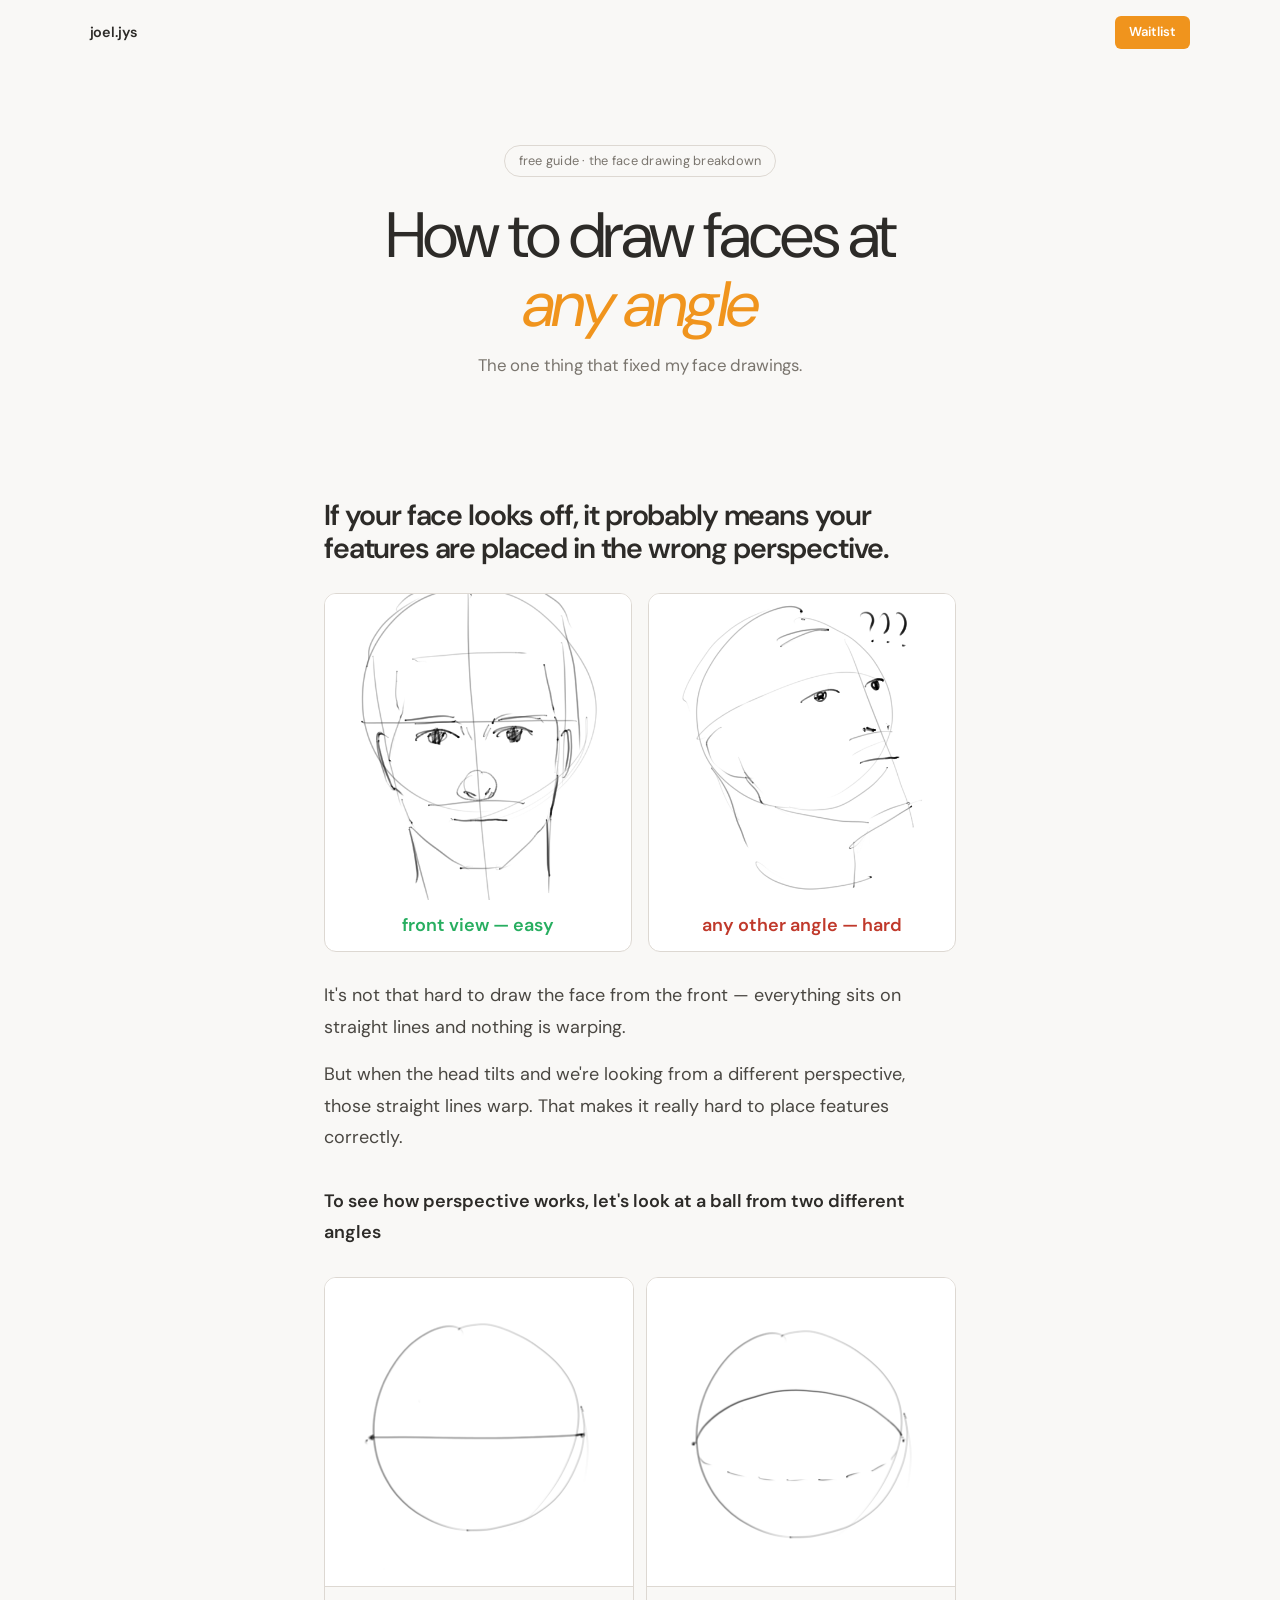
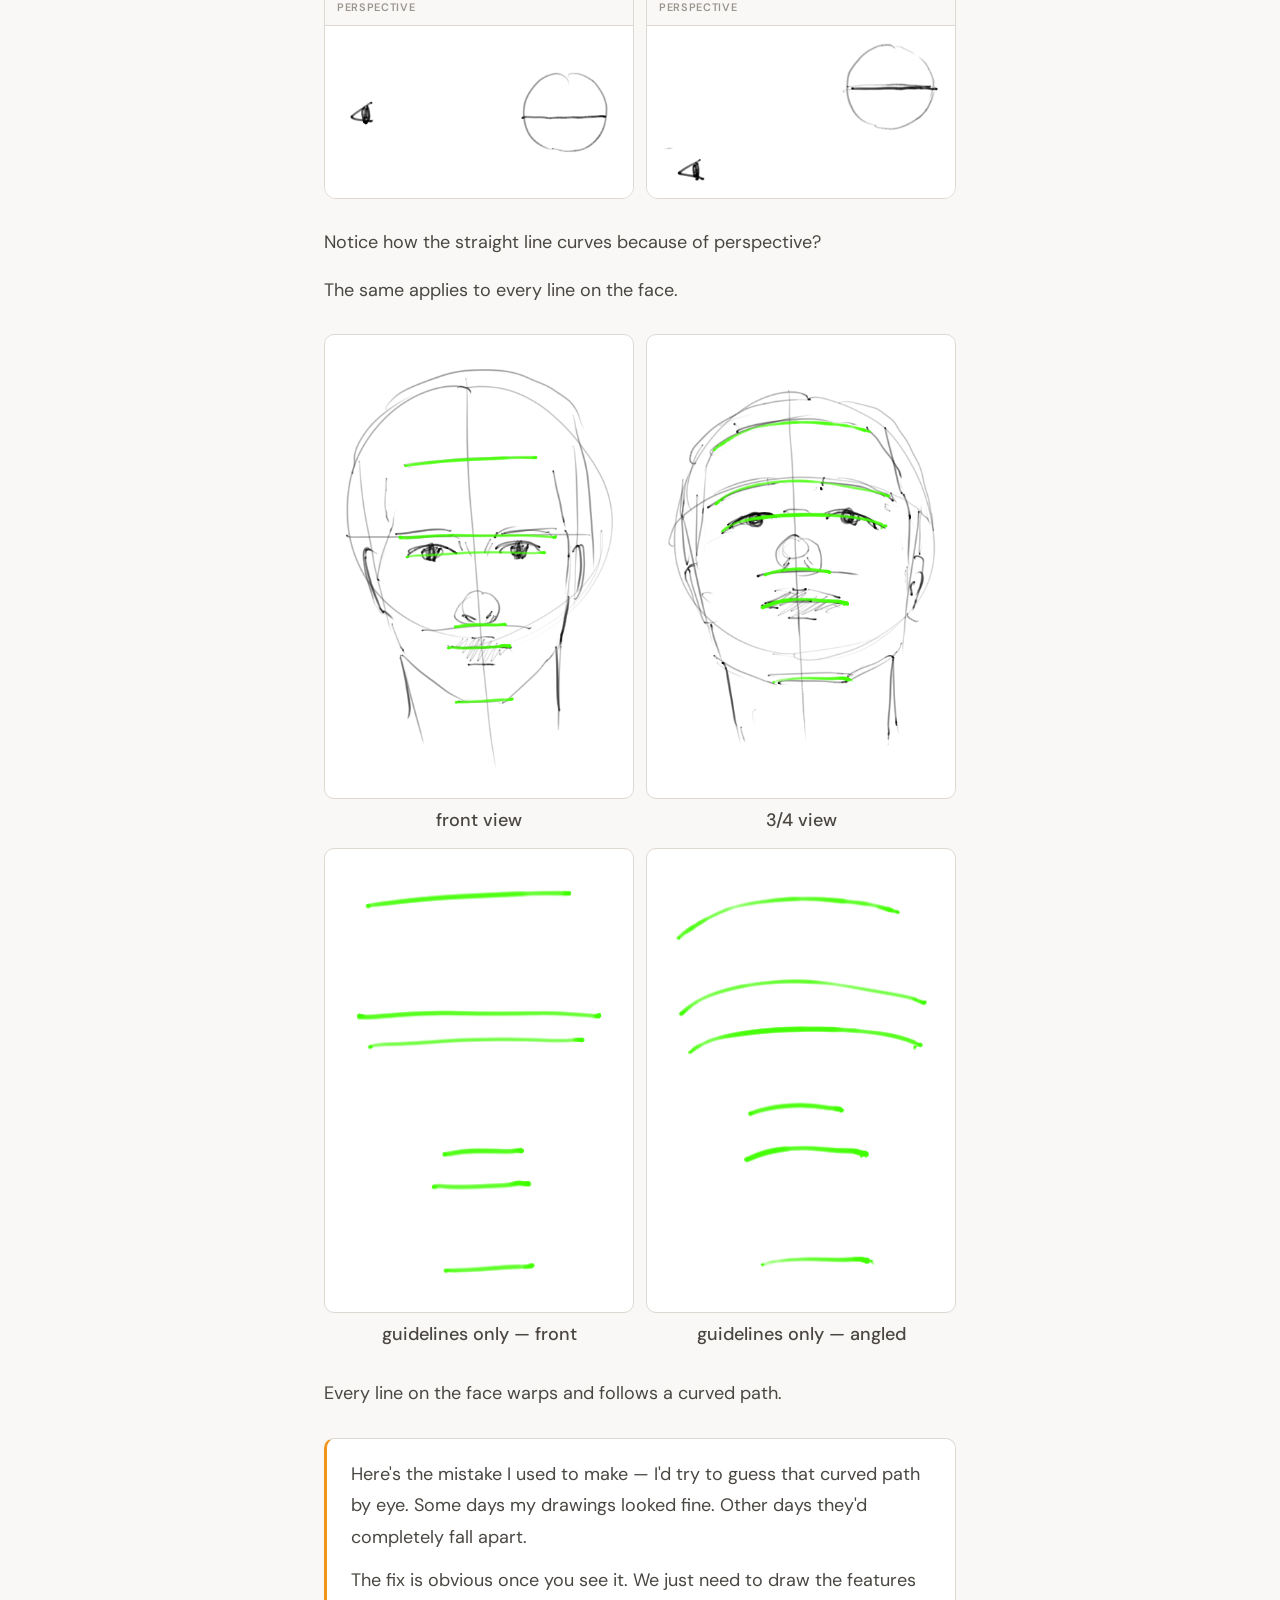
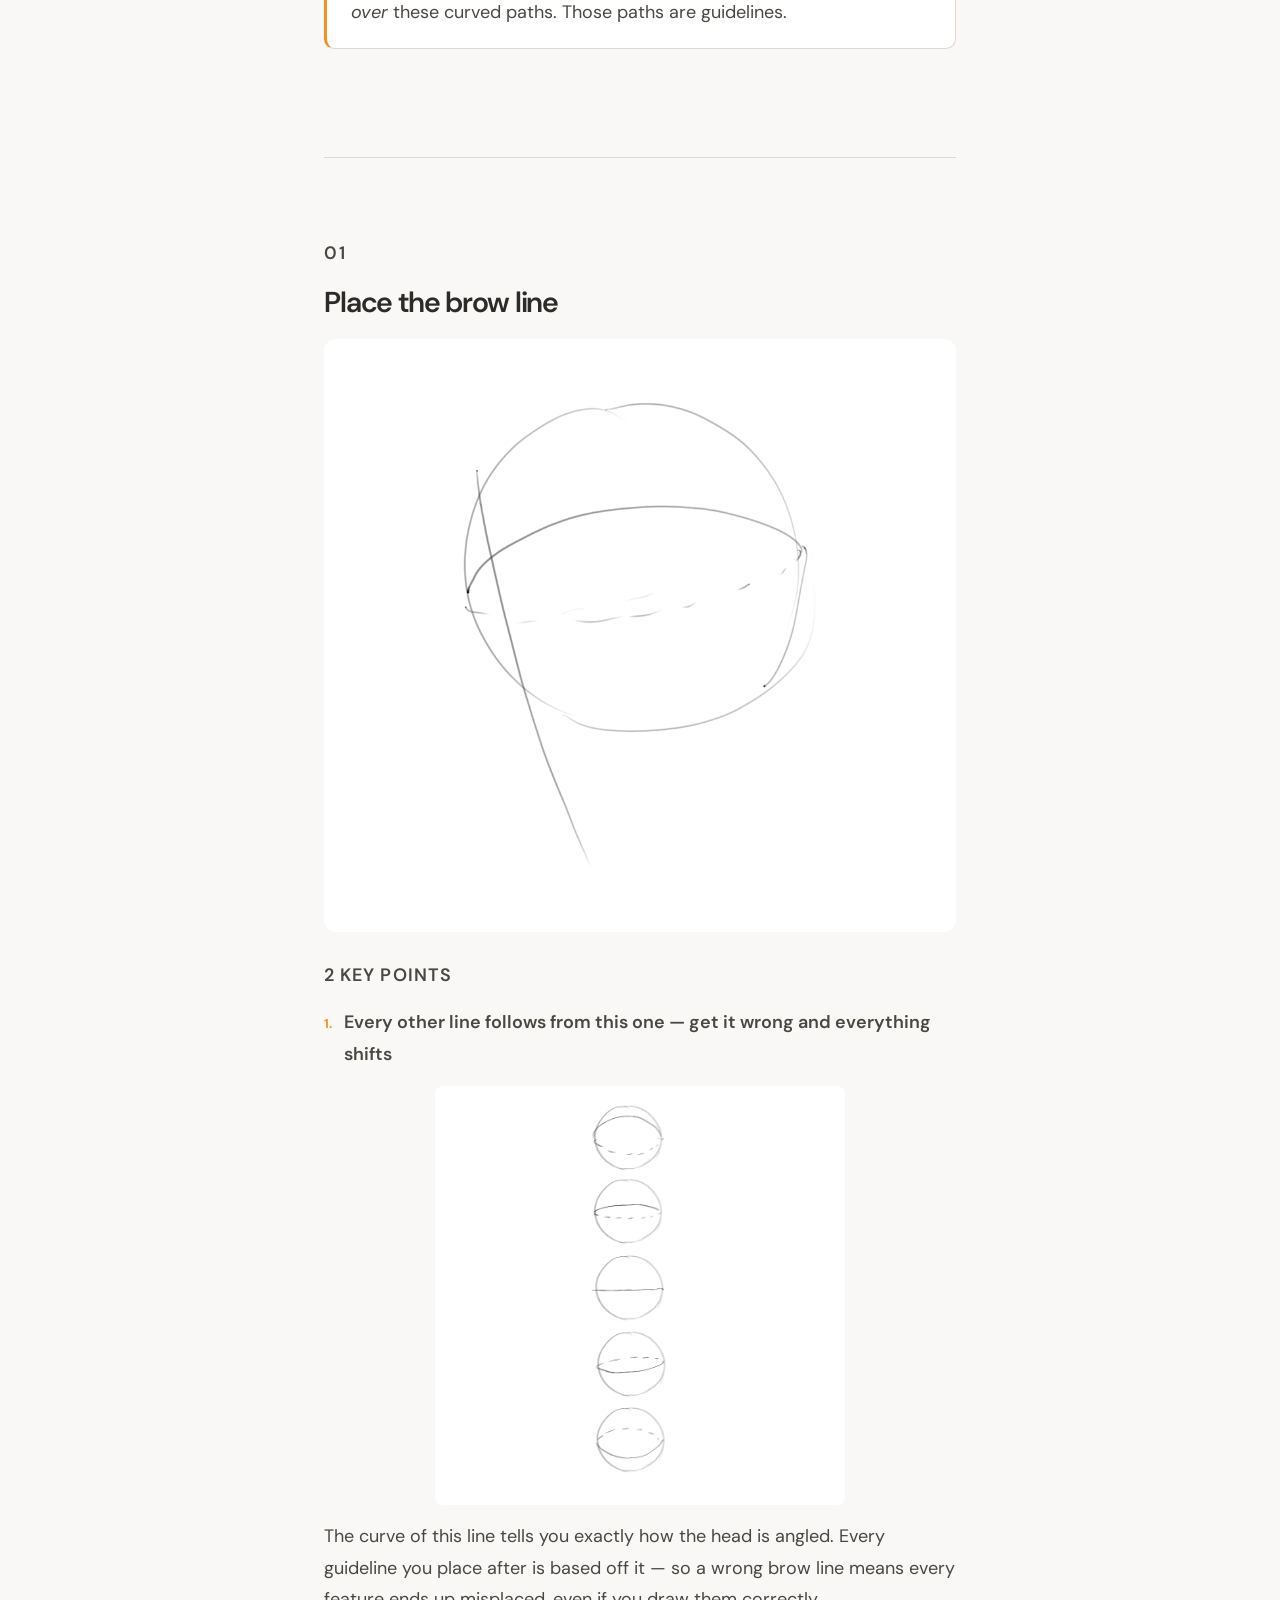
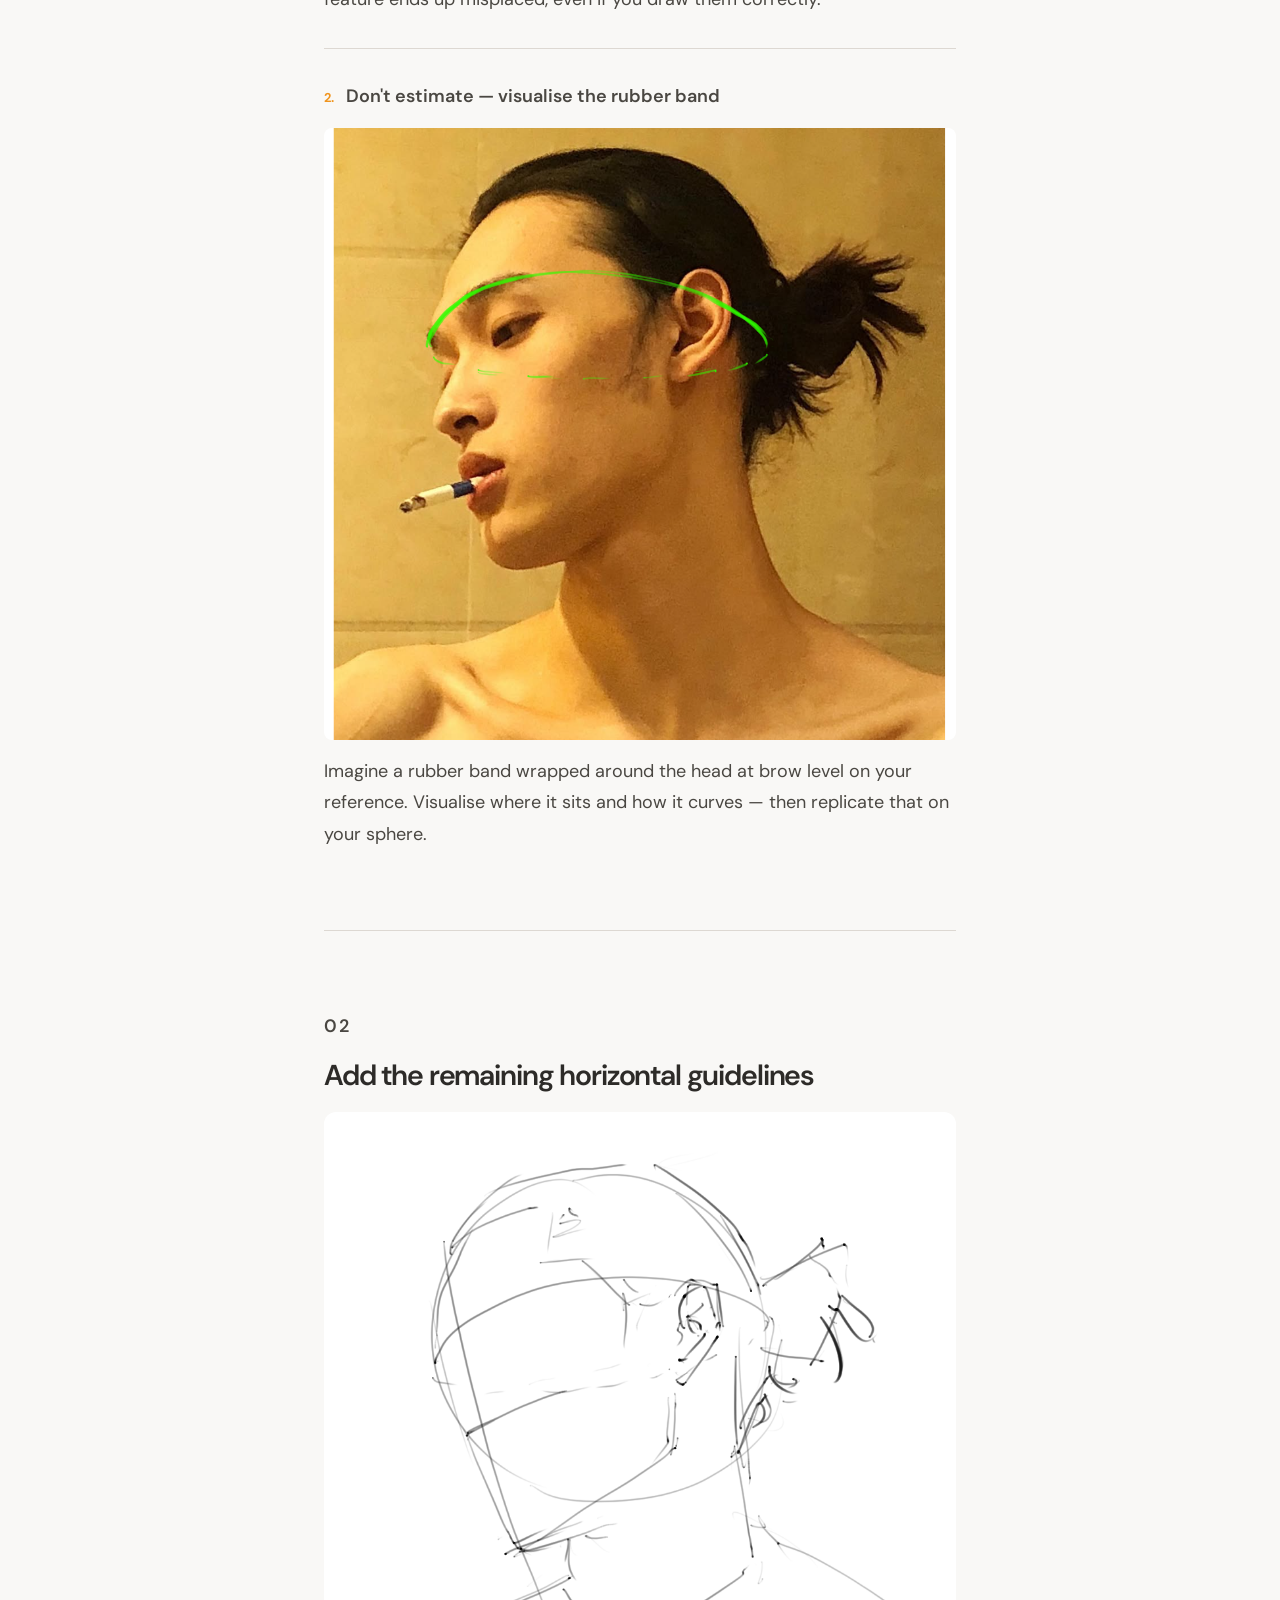
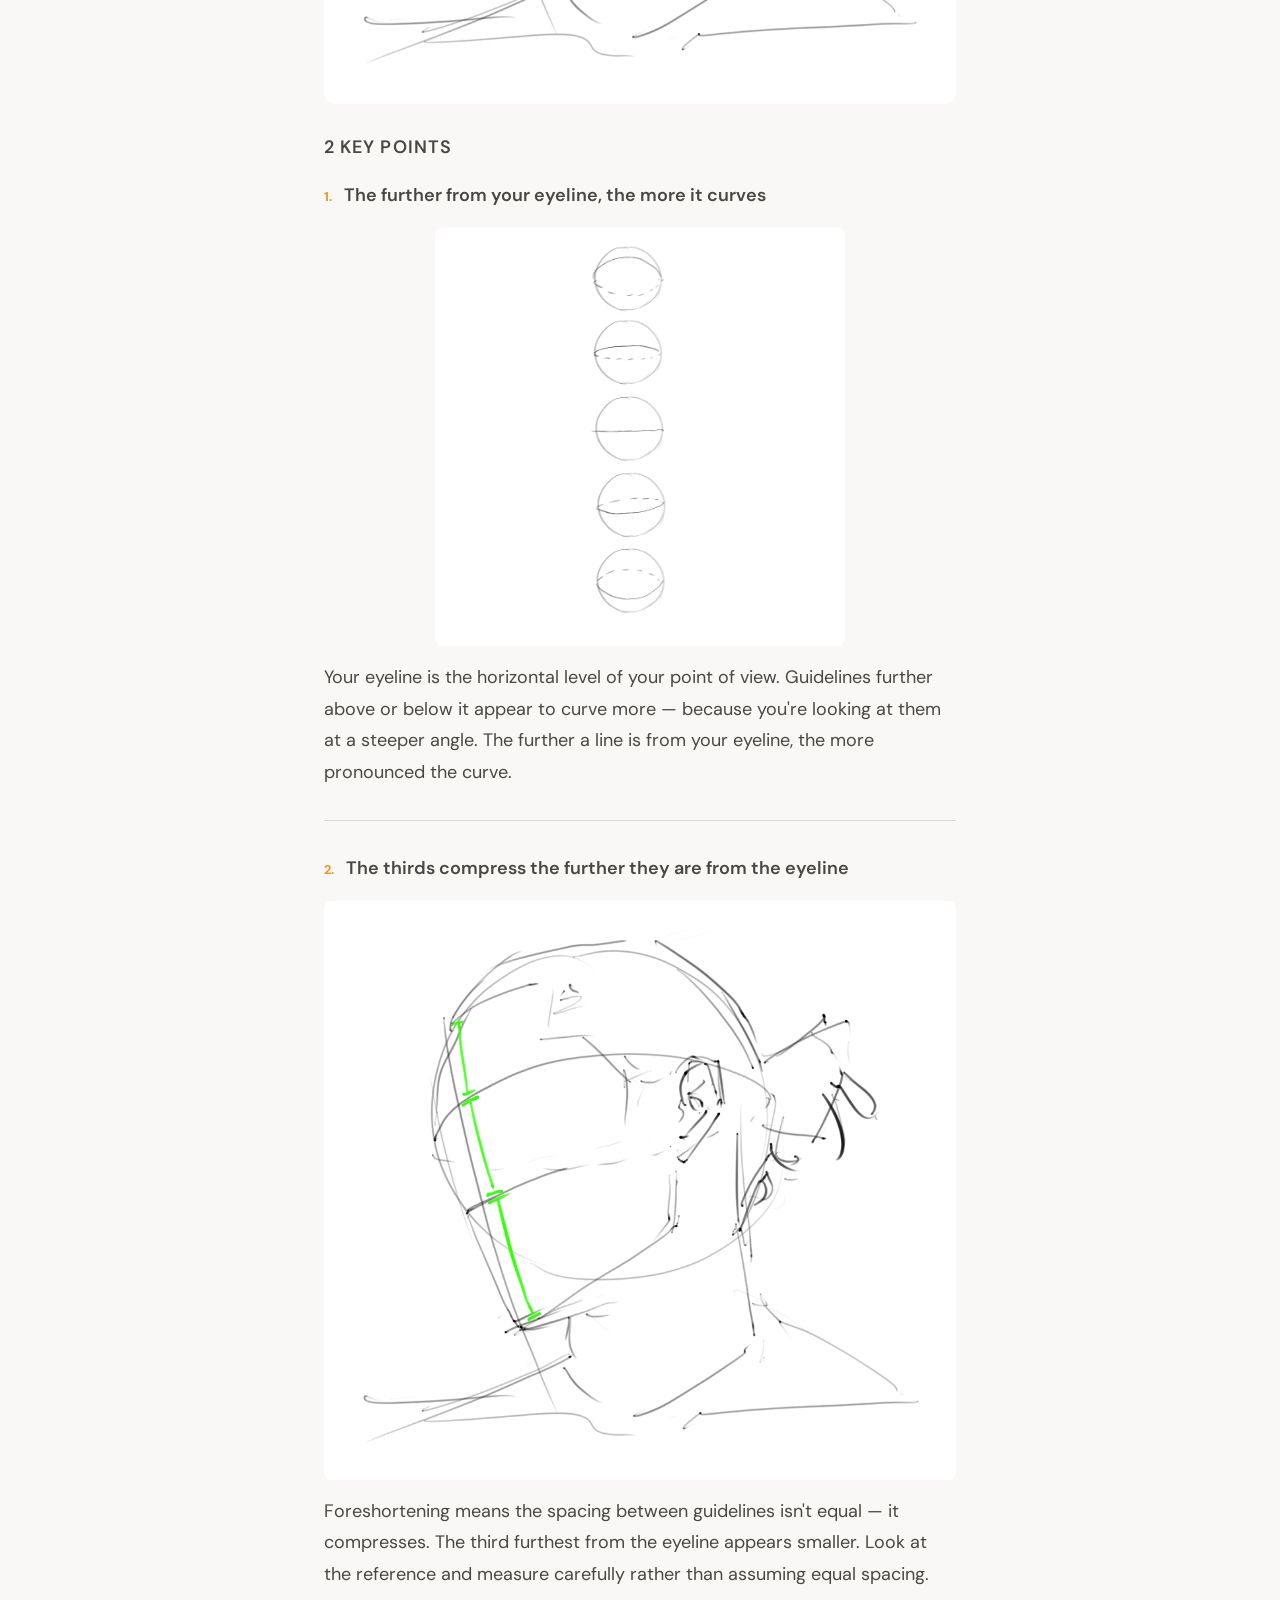
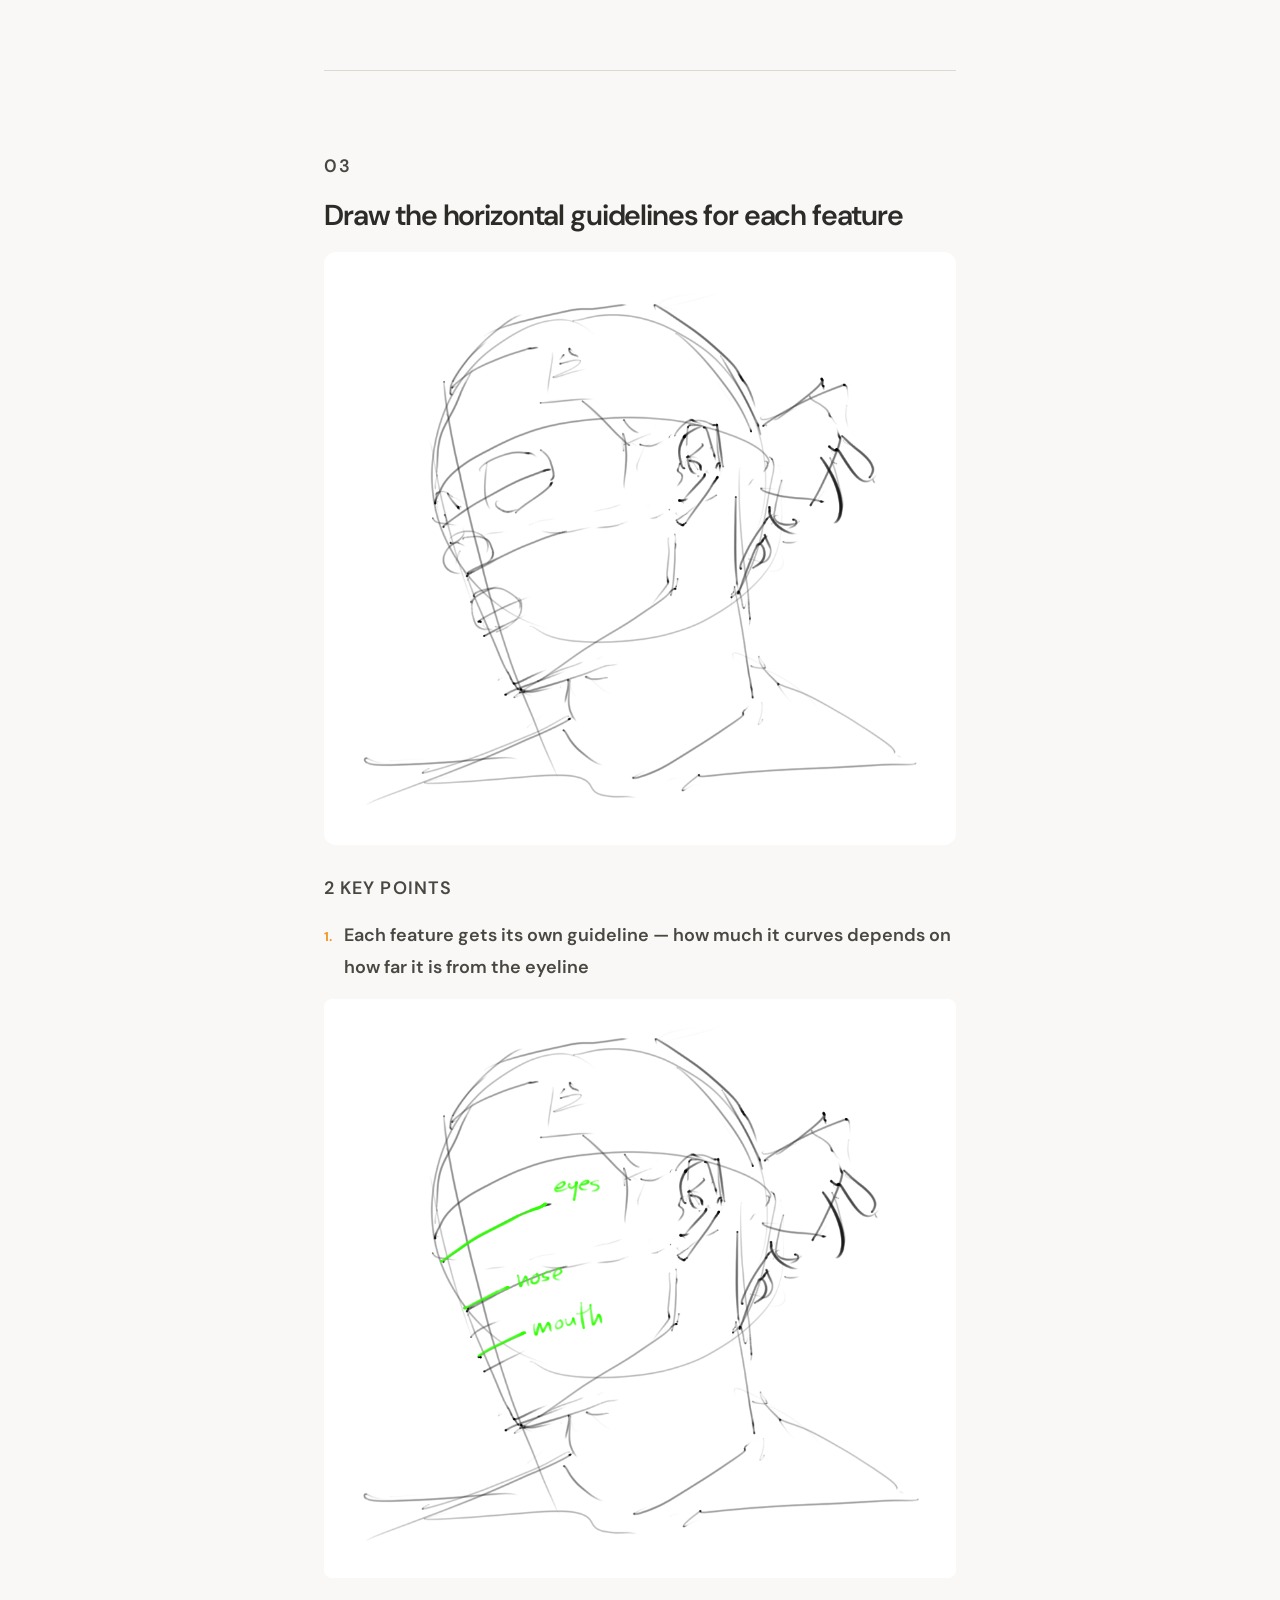
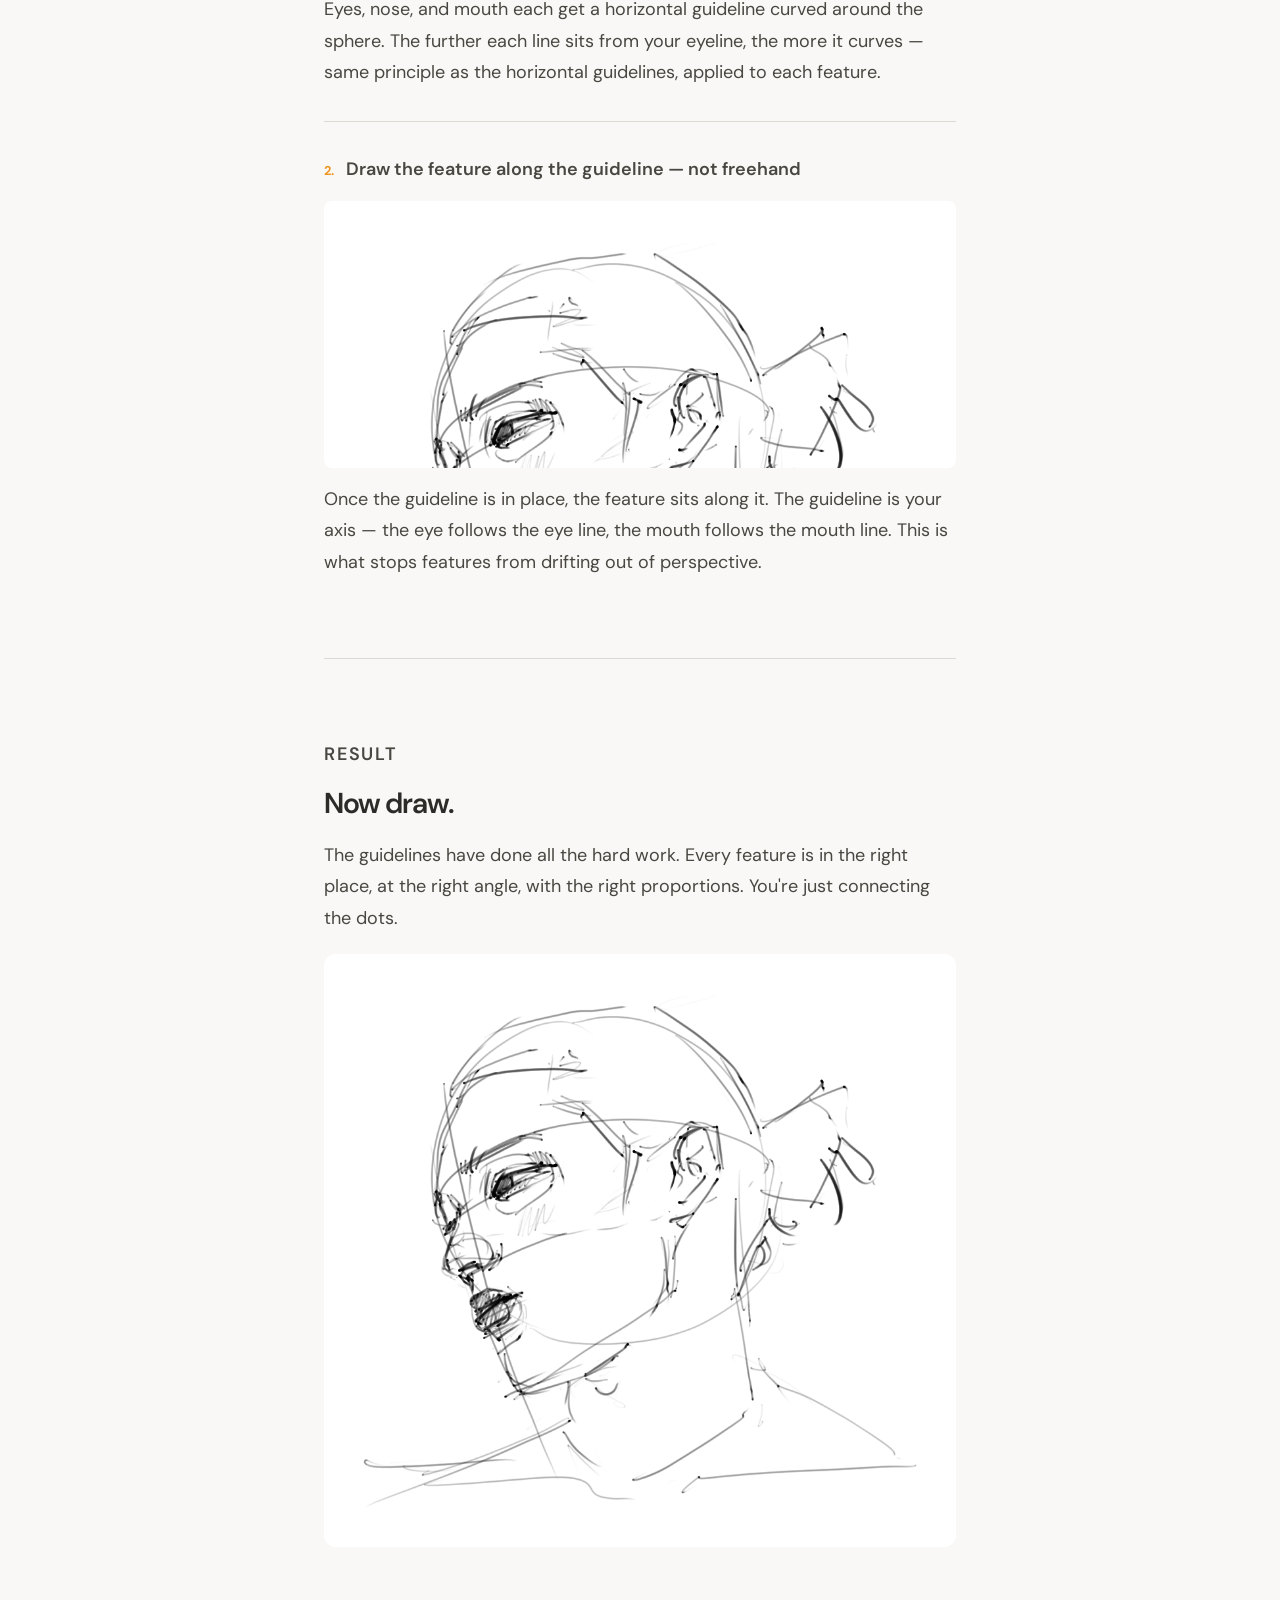
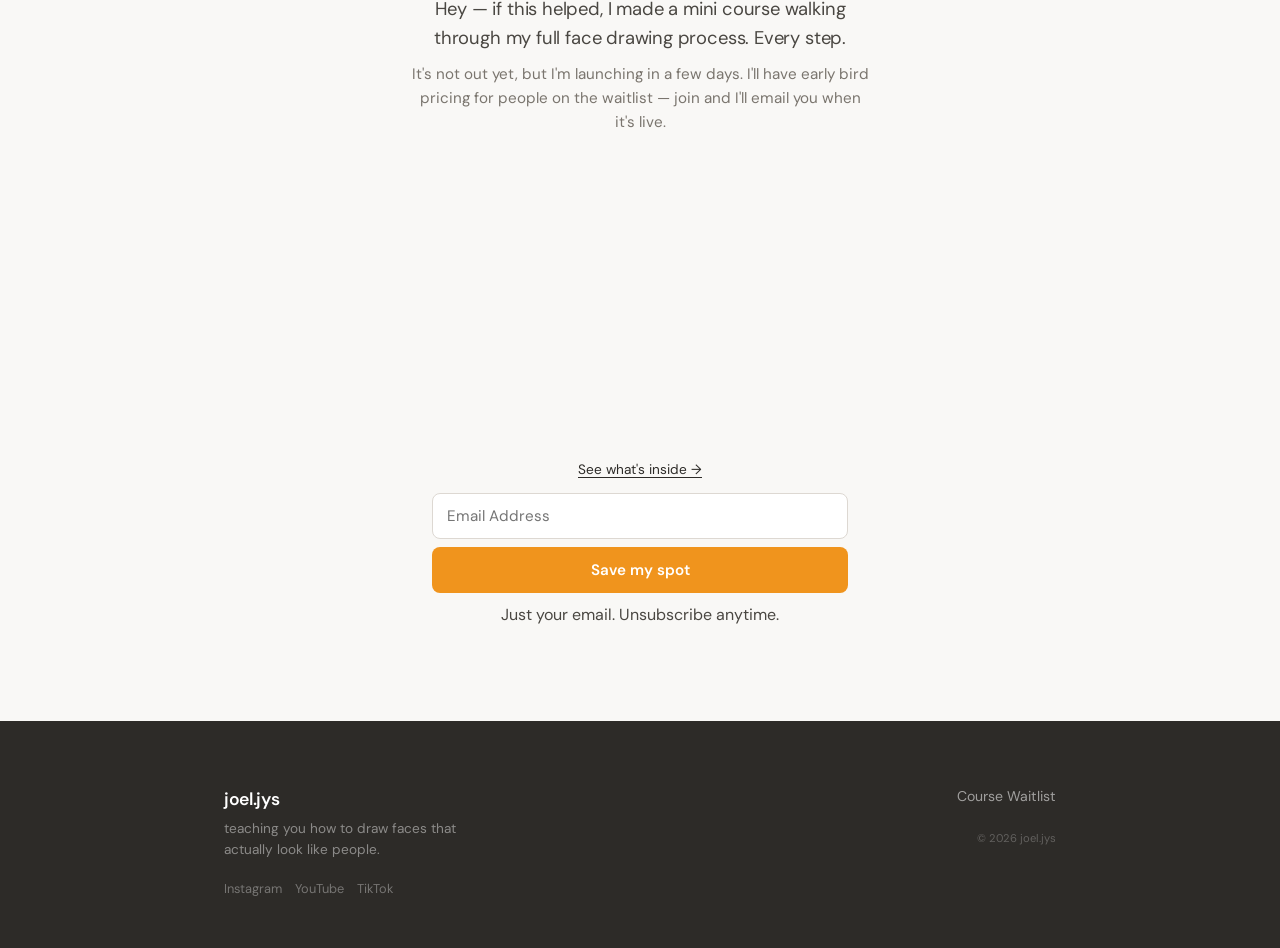
==== perspective-guide/index.html @ 5db6d072 "Initial commit: migrate joeljys.com from Netlify" ====
<!DOCTYPE html>
<html lang="en">
<head>
  <meta charset="utf-8"/>
  <meta name="viewport" content="width=device-width, initial-scale=1, minimum-scale=1, shrink-to-fit=no"/>
  <meta name="theme-color" content="#F9F8F6"/>
  <title>Why Your Faces Always Look "Off" · joel.jys</title>
  <meta name="description" content="The one thing that makes face drawings look flat — and the simple fix that makes them feel 3D."/>
  <link rel="icon" type="image/png" href="/favicon.png">
  <link rel="preconnect" href="https://fonts.googleapis.com">
  <link rel="preconnect" href="https://fonts.gstatic.com" crossorigin>
  <link href="https://fonts.googleapis.com/css2?family=DM+Sans:ital,wght@0,400;0,500;0,600;1,400&display=swap" rel="stylesheet">
  <style>
    *, *::before, *::after { margin: 0; padding: 0; box-sizing: border-box; }

    :root {
      --bg: #F9F8F6;
      --fg: #2D2B28;
      --fg-soft: #4A4742;
      --mid: #7A756E;
      --light: #9B9590;
      --faint: #DDD8D2;
      --accent: #F0941D;
      --accent-hover: #D98318;
      --white: #FFFFFF;
      --font: 'DM Sans', Helvetica, Arial, sans-serif;
    }

    html { scroll-behavior: smooth; }
    body {
      font-family: var(--font);
      background: var(--bg);
      color: var(--fg);
      line-height: 1.6;
      -webkit-font-smoothing: antialiased;
      overflow-x: hidden;
    }

    @keyframes fadeUp {
      from { opacity: 0; transform: translateY(20px); }
      to { opacity: 1; transform: translateY(0); }
    }

    /* ── Nav ── */
    .nav {
      width: 100%;
      display: flex;
      justify-content: center;
      padding: 16px max(1.5rem, 7vw);
      background: var(--bg);
    }
    .nav-inner {
      display: flex;
      align-items: center;
      justify-content: space-between;
      width: 100%;
      max-width: 1252px;
    }
    .brand {
      color: var(--fg);
      text-decoration: none;
      font-weight: 600;
      font-size: 0.9rem;
      letter-spacing: -0.01em;
    }
    .nav-links { display: flex; gap: 20px; }
    .nav-link {
      padding: 6px 0;
      text-decoration: none;
      font-size: 0.8125rem;
      font-weight: 500;
      color: var(--mid);
      transition: color 0.15s;
    }
    .nav-link:hover { color: var(--fg); }
    .nav-link-accent {
      color: var(--white);
      font-weight: 600;
      background: var(--accent);
      padding: 6px 14px;
      border-radius: 6px;
    }
    .nav-link-accent:hover {
      color: var(--white);
      background: var(--accent-hover);
    }

    /* ── Hero ── */
    .hero {
      display: flex;
      flex-direction: column;
      align-items: center;
      text-align: center;
      padding: 4rem 1.5rem 2rem;
    }
    @media (min-width: 768px) { .hero { padding: 5rem 1.5rem 2.5rem; } }

    .hero-badge {
      display: inline-block;
      padding: 5px 14px;
      border-radius: 9999px;
      border: 1px solid var(--faint);
      color: var(--mid);
      font-size: 0.8rem;
      letter-spacing: 0.02em;
      opacity: 0;
      animation: fadeUp 0.6s ease 0.3s forwards;
    }

    .hero h1 {
      font-weight: 400;
      font-size: clamp(2.2rem, 6vw, 4rem);
      line-height: 1.08;
      letter-spacing: -0.04em;
      color: var(--fg);
      max-width: 36rem;
      padding: 1.5rem 0 0.8rem;
      opacity: 0;
      animation: fadeUp 0.7s ease 0.4s forwards;
    }
    .hero h1 em {
      font-style: italic;
      color: var(--accent);
      font-weight: 400;
    }

    .hero-subtitle {
      font-size: 1.05rem;
      color: var(--mid);
      letter-spacing: -0.01em;
      max-width: 26rem;
      opacity: 0;
      animation: fadeUp 0.6s ease 0.6s forwards;
    }
    /* ── Page layout ── */
    .page-wrapper {
      position: relative;
    }

    /* ── Content sections ── */
    .content {
      max-width: 680px;
      margin: 0 auto;
      padding: 0 1.5rem;
    }

    .section {
      margin-bottom: 0;
      padding: 5rem 0;
      border-bottom: 1px solid var(--faint);
    }
    .section:last-child { border-bottom: none; padding-bottom: 2rem; }

    .section h2 {
      font-size: clamp(1.3rem, 3vw, 1.8rem);
      font-weight: 600;
      letter-spacing: -0.04em;
      margin-bottom: 1.25rem;
      line-height: 1.15;
      color: var(--fg);
    }

    .key-points {
      display: flex;
      flex-direction: column;
      gap: 0;
    }
    .key-point {
      padding: 2rem 0;
      border-bottom: 1px solid var(--faint);
    }
    .key-point:last-child { border-bottom: none; padding-bottom: 0; }
    .key-point:first-child { padding-top: 0; }

    .key-points-label {
      font-size: 0.8rem;
      font-weight: 600;
      letter-spacing: 0.06em;
      text-transform: uppercase;
      color: var(--light);
      margin-bottom: 1.5rem;
    }
    .key-point-header {
      display: flex;
      gap: 0.75rem;
      align-items: baseline;
      margin-bottom: 1rem;
    }
    .key-point-num {
      font-size: 0.8rem;
      font-weight: 700;
      color: var(--accent);
      flex-shrink: 0;
    }
    .key-point-title {
      font-weight: 600;
      color: var(--fg);
    }

    .section p {
      color: var(--fg-soft);
      margin-bottom: 1rem;
      font-size: 1.125rem;
      line-height: 1.75;
    }

    .section p:last-child { margin-bottom: 0; }

    .section p strong { color: var(--fg); }

    /* ── Callout ── */
    .callout {
      background: var(--white);
      border: 1px solid var(--faint);
      border-left: 3px solid var(--accent);
      border-radius: 10px;
      padding: 1.25rem 1.5rem;
      margin: 1.75rem 0;
    }
    .callout p {
      margin-bottom: 0.75rem;
      color: var(--fg-soft);
    }
    .callout p:last-child { margin-bottom: 0; }

    /* ── Sphere comparison ── */
    .sphere-comparison {
      display: grid;
      grid-template-columns: 1fr 1fr;
      gap: 0.75rem;
      margin: 1.75rem 0;
    }
    .sphere-col {
      border: 1px solid var(--faint);
      border-radius: 12px;
      background: var(--white);
      overflow: hidden;
    }
    .sphere-col > img {
      width: 100%;
      display: block;
    }
    .sphere-divider {
      padding: 0.4rem 0.75rem;
      border-top: 1px solid var(--faint);
      border-bottom: 1px solid var(--faint);
      background: var(--bg);
    }
    .sphere-divider span {
      font-size: 0.68rem;
      color: var(--light);
      font-weight: 600;
      letter-spacing: 0.06em;
      text-transform: uppercase;
    }
    .sphere-col .indicator-img {
      width: 100%;
      display: block;
    }

    /* ── Diagram grid ── */
    .diagram-grid {
      display: grid;
      grid-template-columns: 1fr 1fr;
      gap: 0.75rem;
      margin: 1.75rem 0;
    }
    .diagram-cell img {
      width: 100%;
      display: block;
      aspect-ratio: 2 / 3;
      object-fit: contain;
      border: 1px solid var(--faint);
      border-radius: 10px;
      background: var(--white);
    }
    .diagram-caption {
      font-size: 0.72rem;
      color: var(--light);
      font-weight: 500;
      text-align: center;
      margin-top: 0.35rem;
    }

    /* ── Comparison ── */
    .comparison {
      display: grid;
      grid-template-columns: 1fr 1fr;
      gap: 1rem;
      margin: 1.75rem 0;
    }
    .comparison-card {
      background: var(--white);
      border: 1px solid var(--faint);
      border-radius: 12px;
      overflow: hidden;
    }
    .comparison-img {
      width: 100%;
      aspect-ratio: 1 / 1;
      background: #F8F6F3;
      overflow: hidden;
    }
    .comparison-label {
      padding: 0.6rem 0.8rem;
      font-size: 0.8rem;
      font-weight: 600;
      text-align: center;
    }
    .comparison-label.bad { color: #c0392b; }
    .comparison-label.good { color: #27ae60; }

    /* ── CTA section ── */
    .cta-section {
      text-align: center;
      padding: 1rem 1.5rem 4rem;
      max-width: 32rem;
      margin: 0 auto;
    }
    .cta-section h2 {
      font-size: 1.15rem;
      font-weight: 400;
      letter-spacing: -0.01em;
      margin-bottom: 1rem;
      line-height: 1.6;
      color: var(--fg-soft);
    }
    .cta-section p {
      color: var(--fg-soft);
      margin-bottom: 0.8rem;
      font-size: 1rem;
    }
    .cta-btn {
      display: inline-flex;
      align-items: center;
      gap: 8px;
      padding: 14px 28px;
      background: var(--accent);
      color: var(--white);
      border: none;
      border-radius: 10px;
      font-family: var(--font);
      font-size: 1rem;
      font-weight: 600;
      text-decoration: none;
      transition: all 0.2s;
      margin-top: 1rem;
    }
    .cta-btn:hover {
      background: var(--accent-hover);
      transform: translateY(-2px);
    }
    .cta-micro {
      font-size: 0.8rem;
      color: var(--light);
      margin-top: 0.8rem;
    }

    /* ── ConvertKit overrides ── */
    .formkit-form .formkit-fields { display: flex; flex-direction: column; gap: 0.5rem; }
    .formkit-form .formkit-input {
      width: 100%;
      padding: 12px 14px;
      border: 1px solid var(--faint) !important;
      border-radius: 8px !important;
      font-family: var(--font);
      font-size: 0.95rem;
      background: var(--white);
      color: var(--fg) !important;
      outline: none;
    }
    .formkit-form .formkit-submit {
      width: 100%;
      padding: 13px;
      background: var(--accent) !important;
      color: #fff !important;
      border: none !important;
      border-radius: 8px !important;
      font-family: var(--font);
      font-size: 0.95rem;
      font-weight: 600 !important;
      cursor: pointer;
      box-shadow: none !important;
      outline: none !important;
    }
    .formkit-form .formkit-submit:hover { background: var(--accent-hover) !important; }

    /* ── Step label ── */
    .step-label {
      font-size: 0.72rem;
      font-weight: 600;
      letter-spacing: 0.1em;
      color: var(--accent);
      text-transform: uppercase;
      margin-bottom: 0.4rem;
    }

    /* ── Comment wall ── */
    .comment-wall {
      max-width: 52rem;
      margin: 0 auto;
      padding: 3rem 1.5rem;
      text-align: center;
    }
    .comment-wall-label {
      font-size: 0.72rem;
      font-weight: 600;
      letter-spacing: 0.08em;
      text-transform: uppercase;
      color: var(--light);
      margin-bottom: 1.5rem;
    }
    .comment-grid {
      column-count: 3;
      column-gap: 0.75rem;
      position: relative;
      max-height: 520px;
      overflow: hidden;
    }
    .comment-grid img {
      width: 100%;
      margin-bottom: 0.75rem;
      border-radius: 8px;
      border: 1px solid var(--faint);
      display: block;
      break-inside: avoid;
    }
    .comment-wall-fade {
      position: relative;
    }
    .comment-wall-fade::after {
      content: '';
      position: absolute;
      bottom: 0;
      left: 0;
      right: 0;
      height: 140px;
      background: linear-gradient(to bottom, transparent, var(--bg));
      pointer-events: none;
    }
    @media (max-width: 600px) {
      .comment-grid { column-count: 2; max-height: 380px; }
    }

    /* ── Footer ── */
    .footer {
      background: var(--fg);
      padding: 4rem 1.5rem 3rem;
      margin-top: 1rem;
      max-width: 100%;
      overflow: hidden;
    }
    .footer-inner {
      max-width: 52rem;
      margin: 0 auto;
      display: flex;
      justify-content: space-between;
      align-items: flex-start;
      gap: 3rem;
    }
    .footer-brand h3 {
      color: var(--white);
      font-size: 1.1rem;
      font-weight: 600;
      letter-spacing: -0.02em;
      margin-bottom: 0.4rem;
    }
    .footer-tagline {
      font-size: 0.85rem;
      color: rgba(255,255,255,0.45);
      max-width: 16rem;
      line-height: 1.5;
      margin-bottom: 1.2rem;
    }
    .footer-socials {
      display: flex;
      gap: 0.8rem;
    }
    .footer-socials a {
      color: rgba(255,255,255,0.35);
      transition: color 0.2s;
      text-decoration: none;
      font-size: 0.8rem;
    }
    .footer-socials a:hover { color: var(--white); }
    .footer-nav {
      display: flex;
      flex-direction: column;
      align-items: flex-end;
      gap: 0.6rem;
    }
    .footer-nav a {
      font-size: 0.88rem;
      color: rgba(255,255,255,0.55);
      text-decoration: none;
      transition: color 0.2s;
    }
    .footer-nav a:hover { color: var(--white); }
    .footer-copy {
      font-size: 0.7rem;
      color: rgba(255,255,255,0.25);
      margin-top: 1.4rem;
      text-align: right;
    }
    @media (max-width: 540px) {
      .footer-inner {
        flex-direction: column;
        gap: 2rem;
      }
      .footer-nav { align-items: flex-start; }
      .footer-copy { text-align: left; }
    }
  </style>
</head>
<body>

  <!-- NAV -->
  <nav class="nav">
    <div class="nav-inner">
      <a href="/" class="brand">joel.jys</a>
      <div class="nav-links">
        <a href="#waitlist" class="nav-link nav-link-accent">Waitlist</a>
      </div>
    </div>
  </nav>

  <main>

    <!-- ── Hero ── -->
    <section class="hero">
      <div class="hero-badge">free guide · the face drawing breakdown</div>
      <h1>How to draw faces at <em>any angle</em></h1>
      <p class="hero-subtitle">The one thing that fixed my face drawings.</p>
    </section>

    <div class="page-wrapper">

<div class="content">

      <!-- ── The problem ── -->
      <div class="section" id="problem">
        <h2>If your face looks off, it probably means your features are placed in the wrong perspective.</h2>

        <div class="comparison">
          <div class="comparison-card">
            <div class="comparison-img"><img src="compare-front.png" alt="Front view" style="width: 100%; height: 100%; object-fit: cover;"></div>
            <p class="comparison-label good">front view — easy</p>
          </div>
          <div class="comparison-card">
            <div class="comparison-img"><img src="compare-angle.png" alt="Angled view" style="width: 100%; height: 100%; object-fit: cover;"></div>
            <p class="comparison-label bad">any other angle — hard</p>
          </div>
        </div>

        <p>It's not that hard to draw the face from the front — everything sits on straight lines and nothing is warping.</p>
        <p>But when the head tilts and we're looking from a different perspective, those straight lines warp. That makes it really hard to place features correctly.</p>

        <p style="font-weight: 600; color: var(--fg); margin-top: 2rem;">To see how perspective works, let's look at a ball from two different angles</p>

        <div class="sphere-comparison">
          <div class="sphere-col">
            <img src="sphere-2.png" alt="Sphere — front view, straight line">
            <div class="sphere-divider"><span>perspective</span></div>
            <img class="indicator-img" src="sphere-1.png" alt="Eye level — front view">
          </div>
          <div class="sphere-col">
            <img src="sphere-4.png" alt="Sphere — angled view, curved line">
            <div class="sphere-divider"><span>perspective</span></div>
            <img class="indicator-img" src="sphere-3.png" alt="Eye level — angled view">
          </div>
        </div>

        <p>Notice how the straight line curves because of perspective?</p>
        <p>The same applies to every line on the face.</p>

        <div class="diagram-grid">
          <div class="diagram-cell">
            <img src="face-lines-1.png" alt="Face — front view with straight horizontal guidelines">
            <p class="diagram-caption">front view</p>
          </div>
          <div class="diagram-cell">
            <img src="face-lines-2.png" alt="Face — 3/4 view with curving guidelines">
            <p class="diagram-caption">3/4 view</p>
          </div>
          <div class="diagram-cell">
            <img src="just-lines-1.png" alt="Isolated straight guidelines — front view">
            <p class="diagram-caption">guidelines only — front</p>
          </div>
          <div class="diagram-cell">
            <img src="just-lines-2.png" alt="Isolated curved guidelines — angled view">
            <p class="diagram-caption">guidelines only — angled</p>
          </div>
        </div>

        <p>Every line on the face warps and follows a curved path.</p>
        <div class="callout">
          <p>Here's the mistake I used to make — I'd try to guess that curved path by eye. Some days my drawings looked fine. Other days they'd completely fall apart.</p>
          <p>The fix is obvious once you see it. We just need to draw the features <em>over</em> these curved paths. Those paths are guidelines.</p>
        </div>
      </div>

      <!-- ── Step 1: The brow line ── -->
      <div class="section" id="brow-line">
        <p class="step-label">01</p>
        <h2>Place the brow line</h2>

        <img src="1.png" alt="Sphere with brow line" style="width: 100%; border-radius: 12px; margin: 1.25rem 0 1.75rem; display: block;">

        <p class="key-points-label">2 key points</p>

        <div class="key-points">

          <div class="key-point">
            <div class="key-point-header">
              <span class="key-point-num">1.</span>
              <p class="key-point-title">Every other line follows from this one — get it wrong and everything shifts</p>
            </div>
            <img src="brow-tilts.png" alt="Same head at different tilts showing how brow line curve changes" style="max-width: 65%; display: block; margin: 0 auto 1rem; border-radius: 8px;">
            <p>The curve of this line tells you exactly how the head is angled. Every guideline you place after is based off it — so a wrong brow line means every feature ends up misplaced, even if you draw them correctly.</p>
          </div>

          <div class="key-point">
            <div class="key-point-header">
              <span class="key-point-num">2.</span>
              <p class="key-point-title">Don't estimate — visualise the rubber band</p>
            </div>
            <img src="1.2.png" alt="Reference photo with brow line curve visualised" style="width: 100%; border-radius: 8px; margin: 0 0 1rem; display: block;">
            <p>Imagine a rubber band wrapped around the head at brow level on your reference. Visualise where it sits and how it curves — then replicate that on your sphere.</p>
          </div>

        </div>
      </div>

      <!-- ── Step 2: Remaining guidelines ── -->
      <div class="section" id="remaining">
        <p class="step-label">02</p>
        <h2>Add the remaining horizontal guidelines</h2>

        <img src="2b.png" alt="All horizontal guidelines" style="width: 100%; border-radius: 12px; margin: 1.25rem 0 1.75rem; display: block;">

        <p class="key-points-label">2 key points</p>

        <div class="key-points">

          <div class="key-point">
            <div class="key-point-header">
              <span class="key-point-num">1.</span>
              <p class="key-point-title">The further from your eyeline, the more it curves</p>
            </div>
            <img src="brow-tilts.png" alt="Same head at different tilts showing guideline curvature" style="max-width: 65%; display: block; margin: 0 auto 1rem; border-radius: 8px;">
            <p>Your eyeline is the horizontal level of your point of view. Guidelines further above or below it appear to curve more — because you're looking at them at a steeper angle. The further a line is from your eyeline, the more pronounced the curve.</p>
          </div>

          <div class="key-point">
            <div class="key-point-header">
              <span class="key-point-num">2.</span>
              <p class="key-point-title">The thirds compress the further they are from the eyeline</p>
            </div>
            <img src="2.2.png" alt="Head with thirds marked showing compression further from eyeline" style="width: 100%; border-radius: 8px; margin: 0 0 1rem; display: block;">
            <p>Foreshortening means the spacing between guidelines isn't equal — it compresses. The third furthest from the eyeline appears smaller. Look at the reference and measure carefully rather than assuming equal spacing.</p>
          </div>

        </div>
      </div>

      <!-- ── Step 3: Feature guidelines ── -->
      <div class="section" id="features">
        <p class="step-label">03</p>
        <h2>Draw the horizontal guidelines for each feature</h2>

        <img src="3.png" alt="Feature-level guidelines" style="width: 100%; border-radius: 12px; margin: 1.25rem 0 1.75rem; display: block;">

        <p class="key-points-label">2 key points</p>

        <div class="key-points">
          <div class="key-point">
            <div class="key-point-header">
              <span class="key-point-num">1.</span>
              <p class="key-point-title">Each feature gets its own guideline — how much it curves depends on how far it is from the eyeline</p>
            </div>
            <img src="3.1.png" alt="Head with eyes, nose, and mouth guidelines drawn in" style="width: 100%; border-radius: 8px; margin: 0 0 1rem; display: block;">
            <p>Eyes, nose, and mouth each get a horizontal guideline curved around the sphere. The further each line sits from your eyeline, the more it curves — same principle as the horizontal guidelines, applied to each feature.</p>
          </div>

          <div class="key-point">
            <div class="key-point-header">
              <span class="key-point-num">2.</span>
              <p class="key-point-title">Draw the feature along the guideline — not freehand</p>
            </div>
            <img src="feat-eyes.png" alt="Eyes drawn along their guideline" style="width: 100%; border-radius: 8px; margin: 0 0 1rem; display: block;">
            <p>Once the guideline is in place, the feature sits along it. The guideline is your axis — the eye follows the eye line, the mouth follows the mouth line. This is what stops features from drifting out of perspective.</p>
          </div>
        </div>
      </div>

      <!-- ── Finished product ── -->
      <div class="section" id="result">
        <p class="step-label">result</p>
        <h2>Now draw.</h2>
        <p>The guidelines have done all the hard work. Every feature is in the right place, at the right angle, with the right proportions. You're just connecting the dots.</p>
        <img src="4.png" alt="Finished face construction" style="width: 100%; border-radius: 12px; margin: 1.25rem 0 0; display: block;">
      </div>

    </div>
    </div><!-- end page-wrapper -->

    <!-- ── CTA ── -->
    <section class="cta-section" id="waitlist">
      <h2>Hey — if this helped, I made a mini course walking through my full face drawing process. Every step.</h2>
      <p style="font-size: 0.95rem; color: var(--mid); margin-top: -0.5rem; margin-bottom: 1.5rem;">It's not out yet, but I'm launching in a few days. I'll have early bird pricing for people on the waitlist — join and I'll email you when it's live.</p>

      <div style="margin: 0 0 2rem;">
        <iframe src="https://www.youtube.com/embed/fJEwE0bMt4Y?si=ItxbrLTbiFa2AALM" title="The Face Drawing Breakdown — teaser" frameborder="0" allow="accelerometer; autoplay; clipboard-write; encrypted-media; gyroscope; picture-in-picture; web-share" referrerpolicy="strict-origin-when-cross-origin" allowfullscreen style="width: 100%; aspect-ratio: 16/9; height: auto; border-radius: 8px;"></iframe>
      </div>

      <div style="max-width: 26rem; margin: 0 auto;">
        <p style="font-size: 0.85rem; color: var(--mid); margin-bottom: 0.75rem;"><a href="/" style="color: var(--fg); text-decoration: underline; text-underline-offset: 3px;">See what's inside →</a></p>
        <script src="https://f.convertkit.com/ckjs/ck.5.js"></script>
        <form action="https://app.kit.com/forms/9242110/subscriptions" class="seva-form formkit-form" method="post" data-sv-form="9242110" data-uid="a7ae5dab92" data-format="inline" data-version="5" data-options="{&quot;settings&quot;:{&quot;after_subscribe&quot;:{&quot;action&quot;:&quot;redirect&quot;,&quot;redirect_url&quot;:&quot;https://joeljys.com/thank-you&quot;}},&quot;version&quot;:&quot;5&quot;}">
          <div data-style="clean">
            <ul class="formkit-alert formkit-alert-error" data-element="errors" data-group="alert"></ul>
            <div data-element="fields" data-stacked="false" class="seva-fields formkit-fields">
              <div class="formkit-field">
                <input class="formkit-input" name="email_address" aria-label="Email Address" placeholder="Email Address" required type="email" style="color: rgb(0,0,0); border-color: rgb(227,227,227); border-radius: 4px; font-weight: 400;">
              </div>
              <button data-element="submit" class="formkit-submit" style="color: #fff; background-color: var(--accent); border-radius: 4px; font-weight: 600;">
                <div class="formkit-spinner"><div></div><div></div><div></div></div>
                <span>Save my spot</span>
              </button>
            </div>
          </div>
        </form>
        <p class="cta-micro" style="margin-top: 0.6rem;">Just your email. Unsubscribe anytime.</p>
      </div>

    </section>

  </main>

  <footer class="footer">
    <div class="footer-inner">
      <div class="footer-brand">
        <h3>joel.jys</h3>
        <p class="footer-tagline">teaching you how to draw faces that actually look like people.</p>
        <div class="footer-socials">
          <a href="https://www.instagram.com/joel.jys/" target="_blank">Instagram</a>
          <a href="https://www.youtube.com/@joel.jys1" target="_blank">YouTube</a>
          <a href="https://www.tiktok.com/@joel.jys" target="_blank">TikTok</a>
        </div>
      </div>
      <div>
        <nav class="footer-nav">
          <a href="/">Course Waitlist</a>
        </nav>
        <p class="footer-copy">© 2026 joel.jys</p>
      </div>
    </div>
  </footer>

</body>
</html>
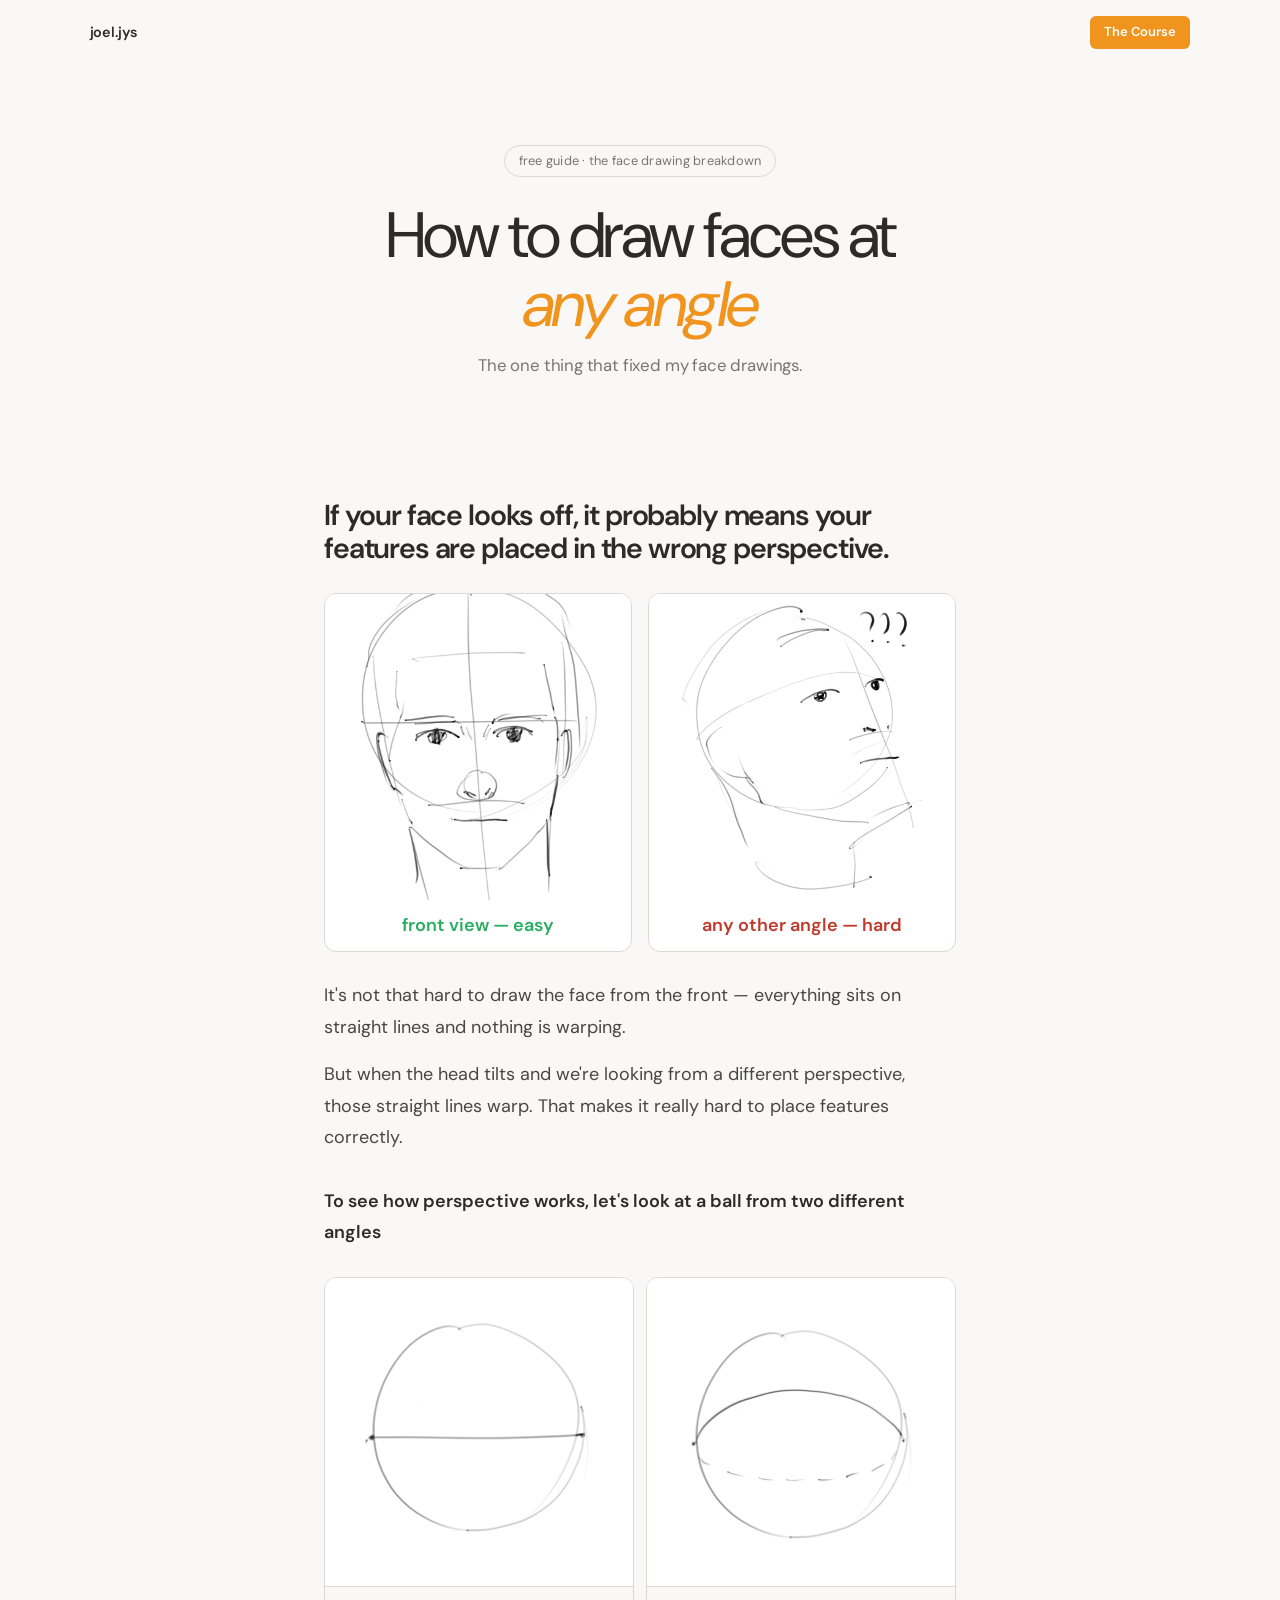
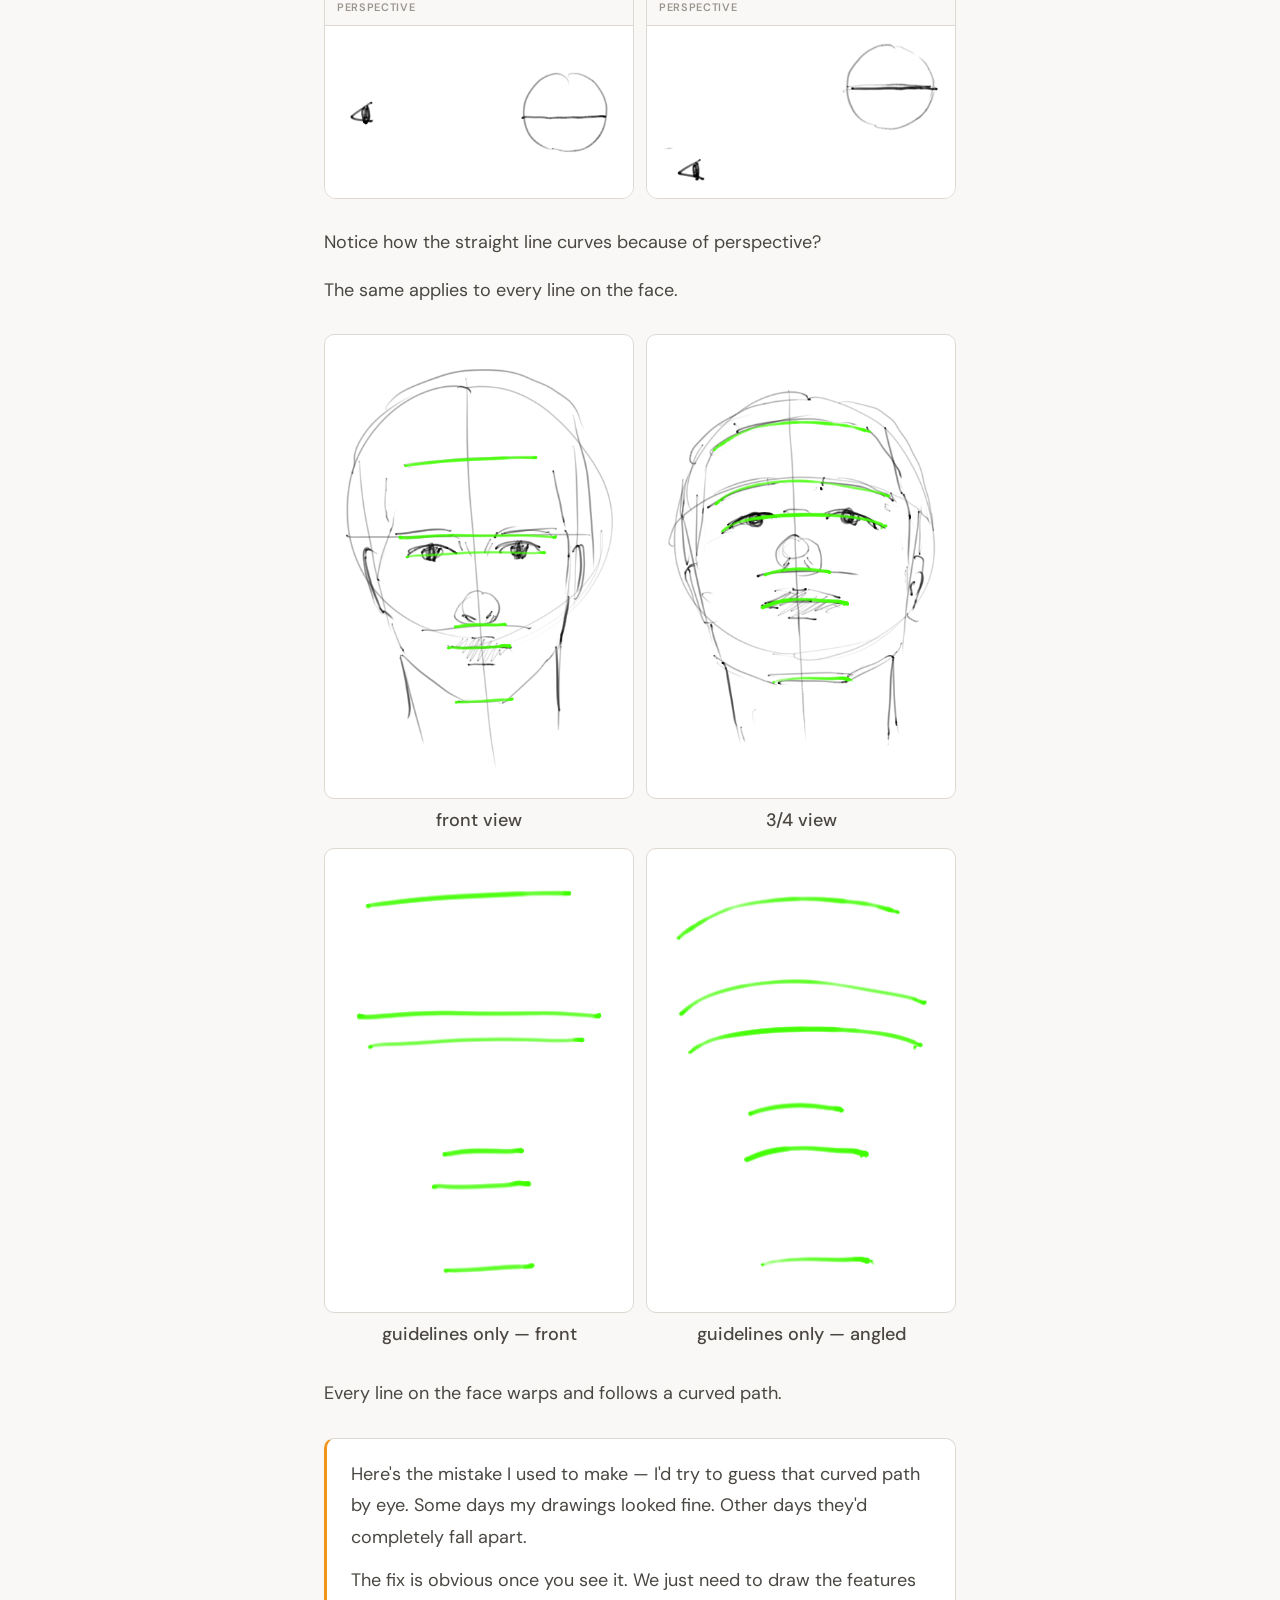
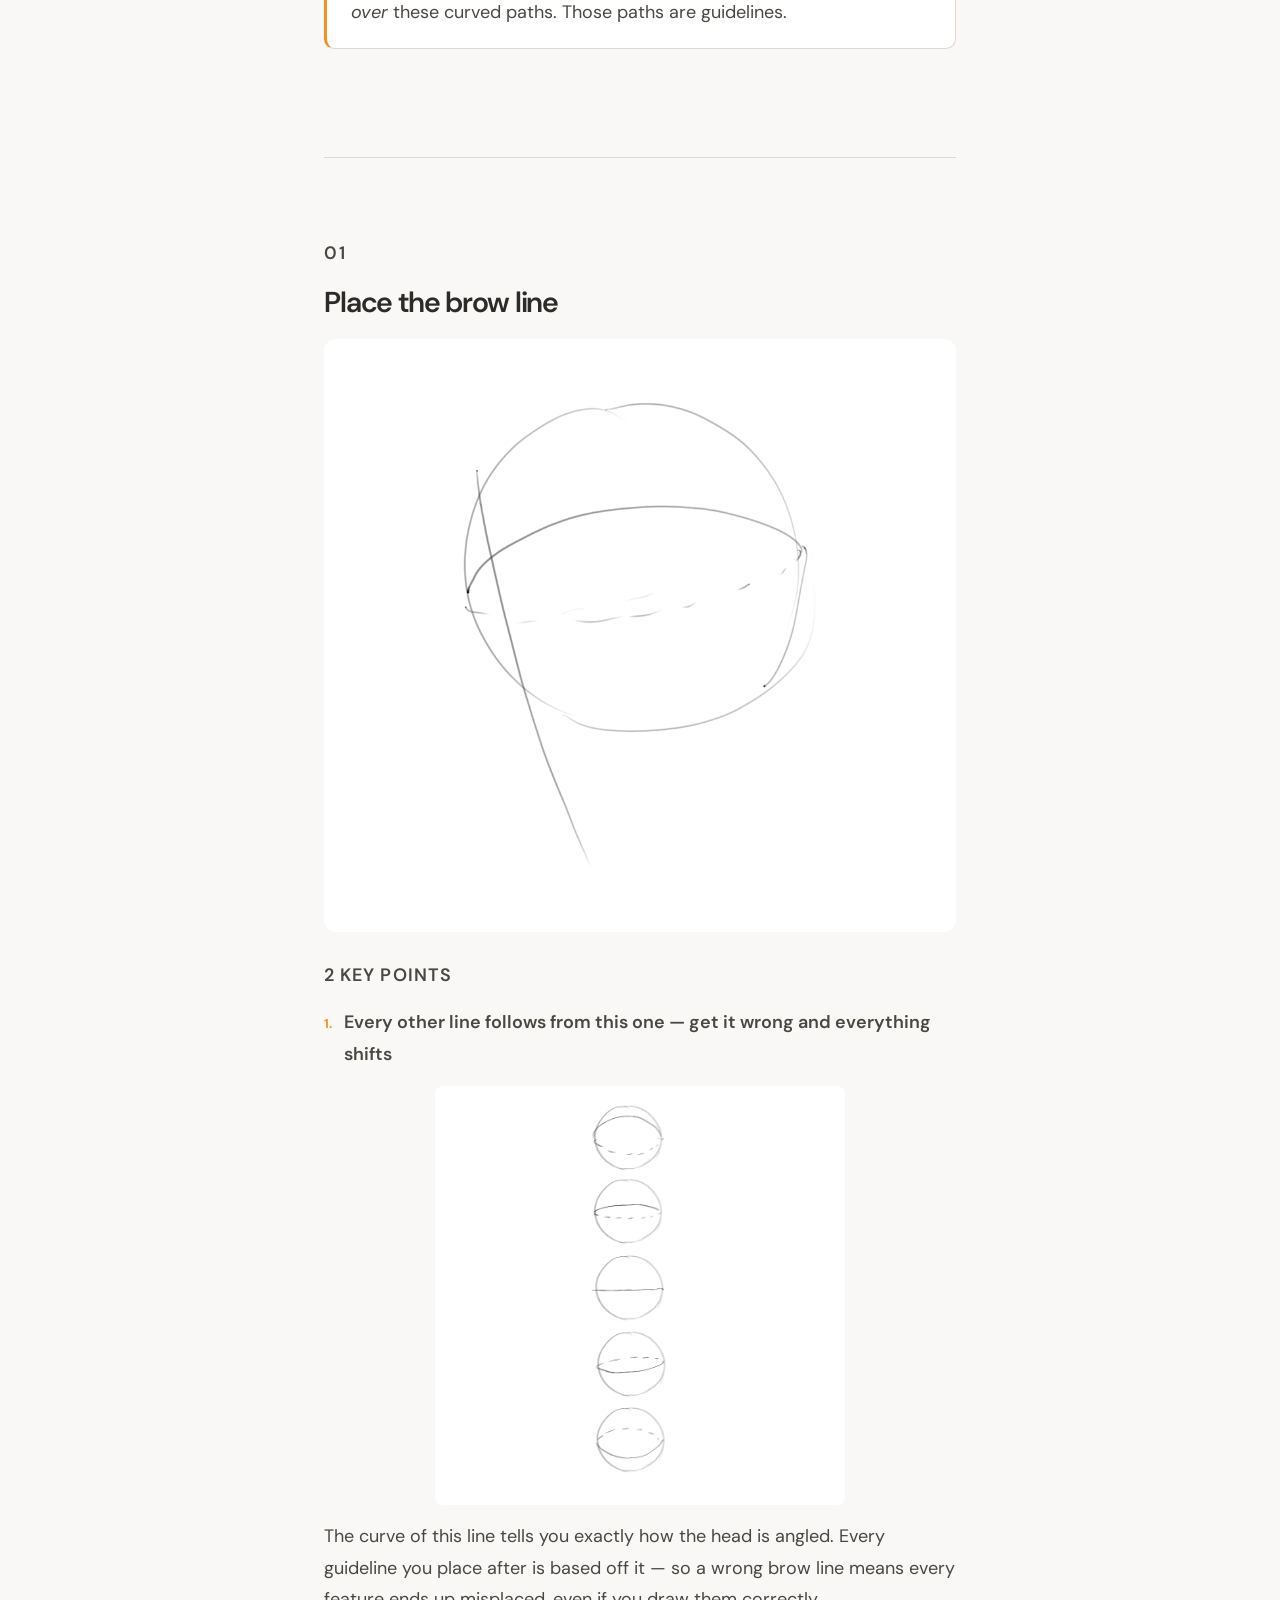
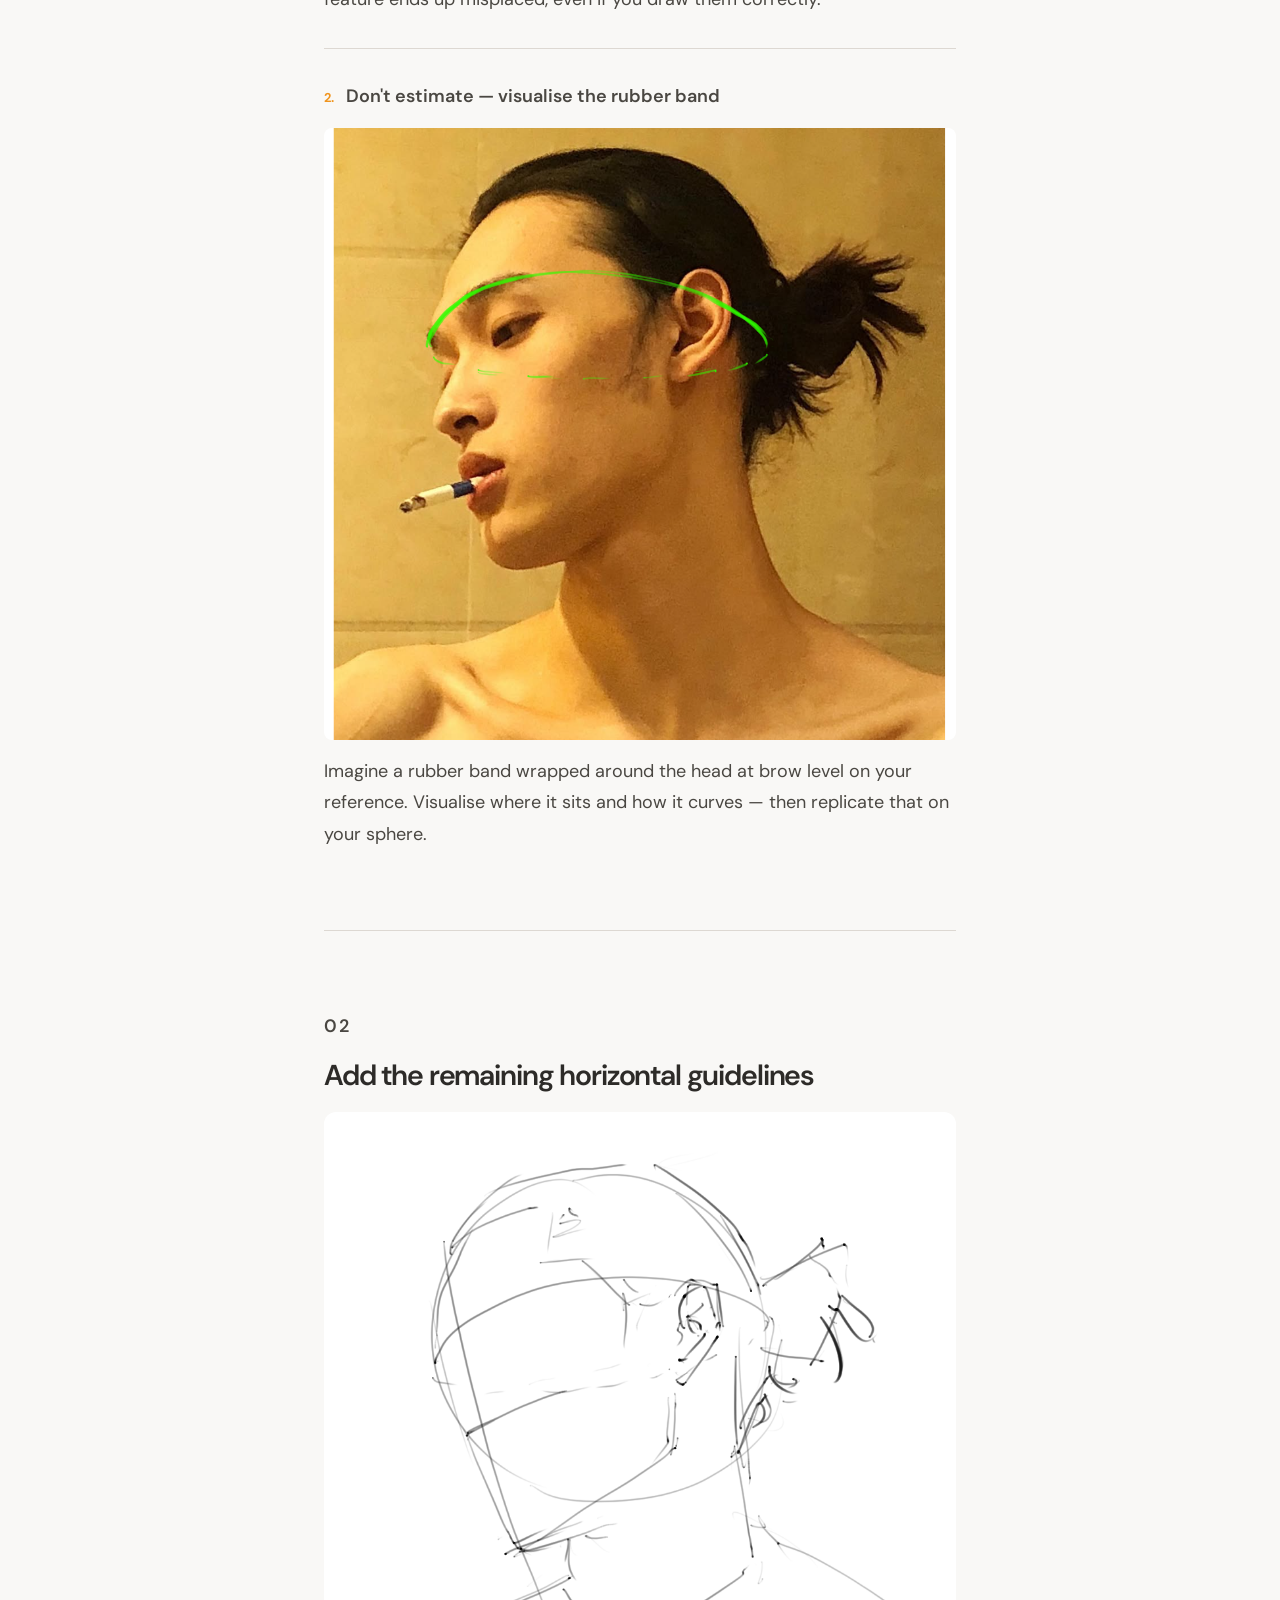
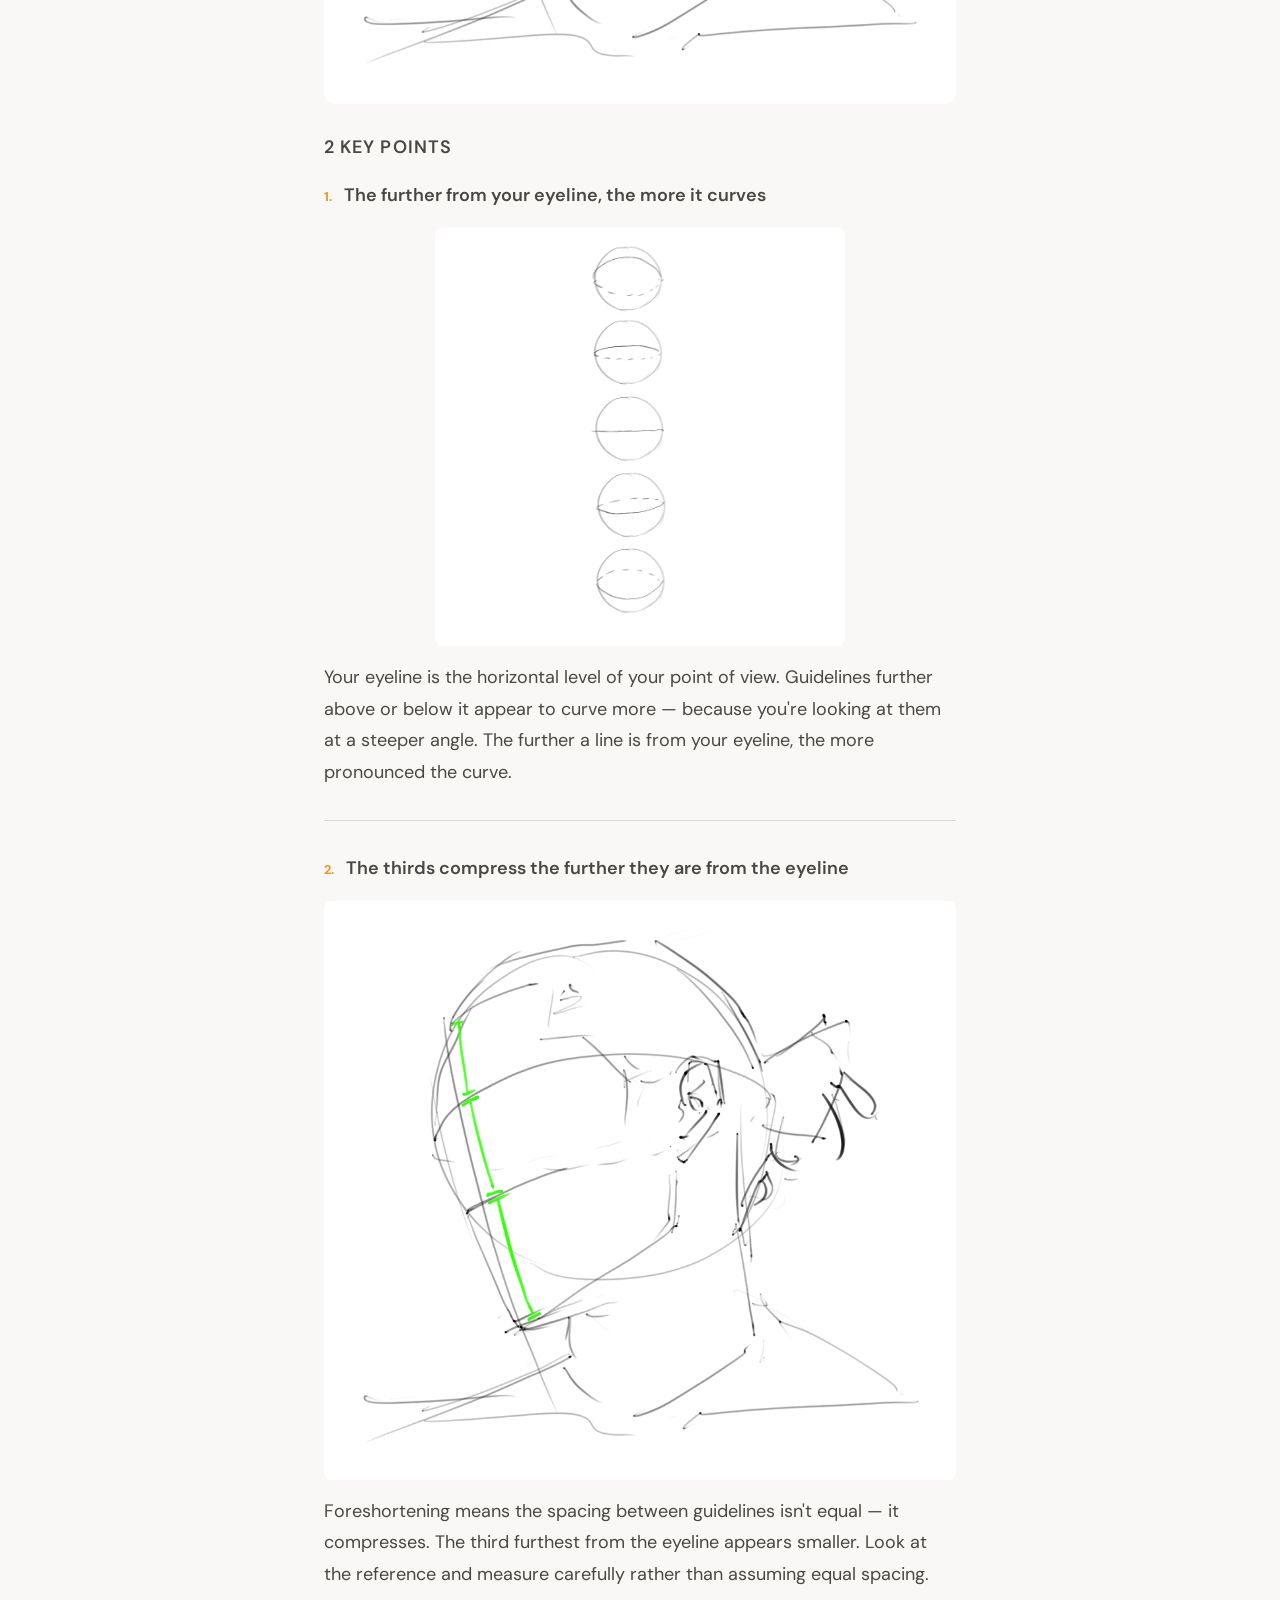
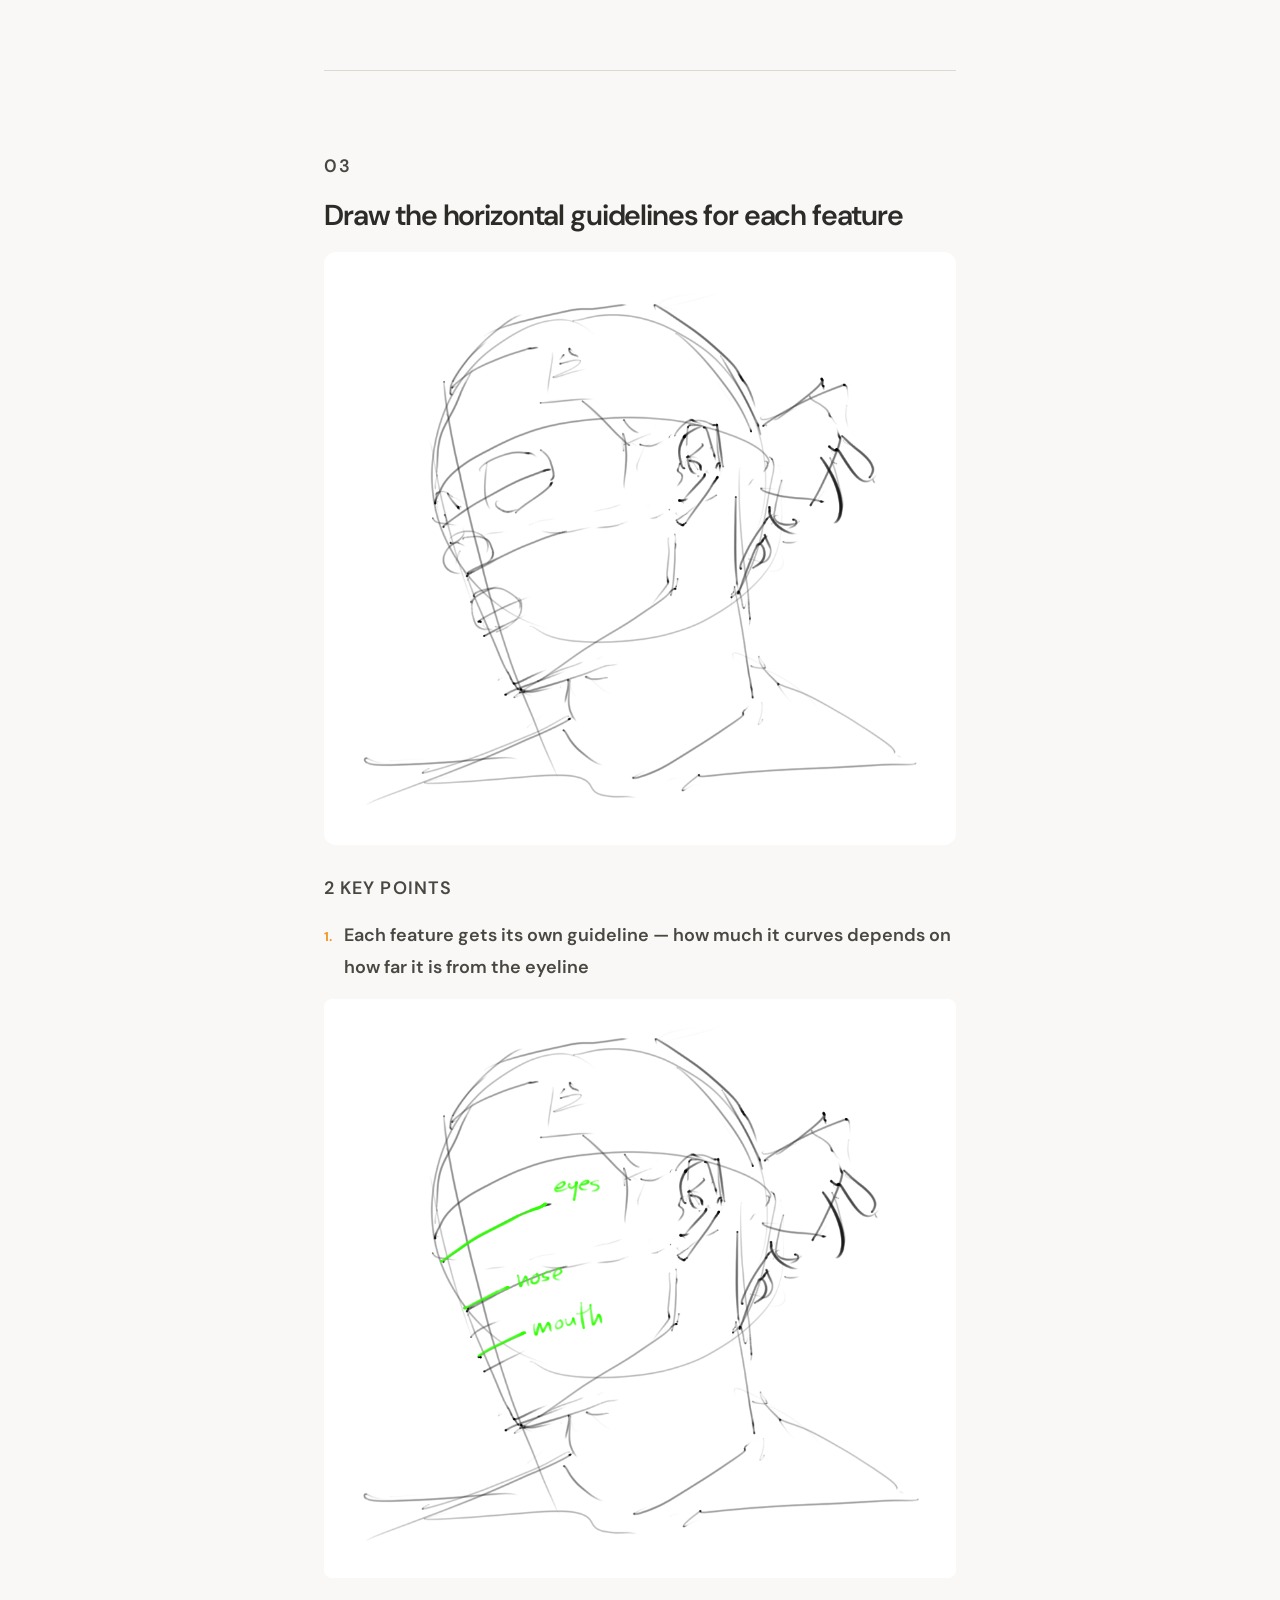
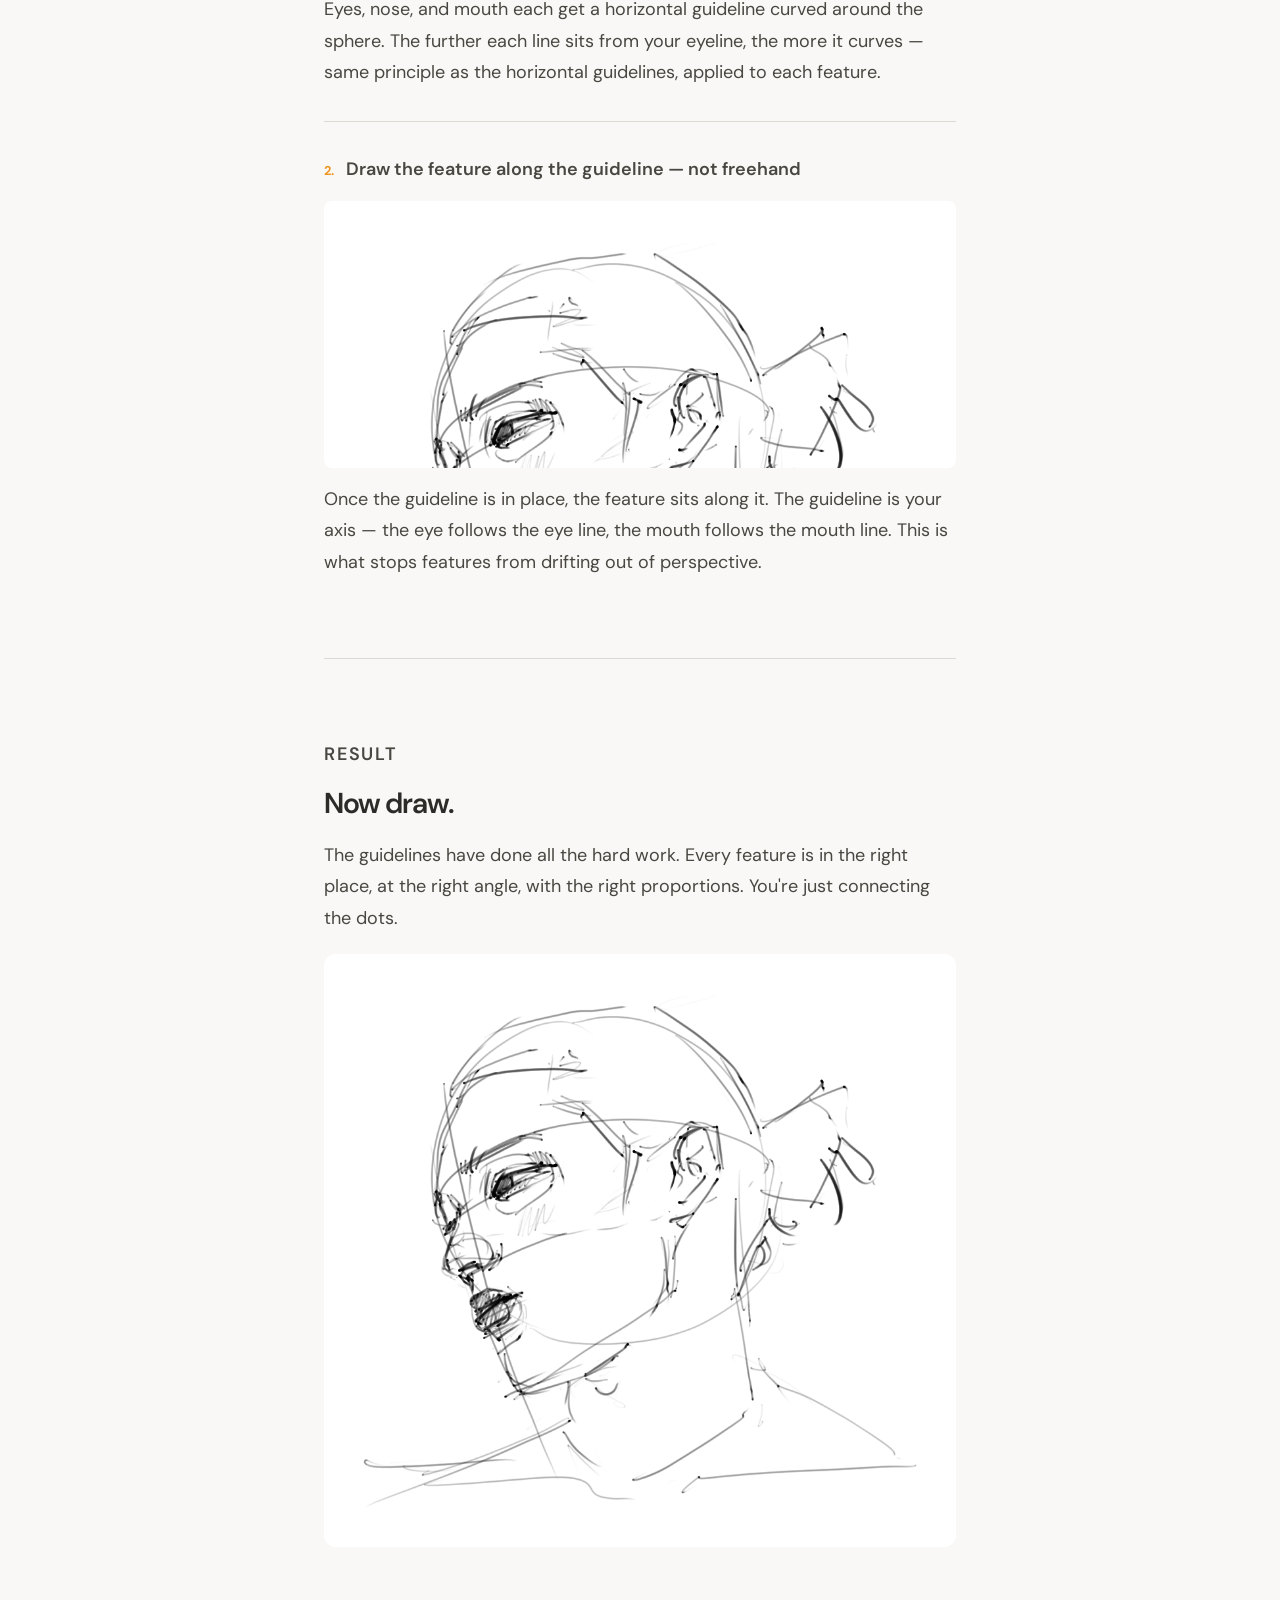
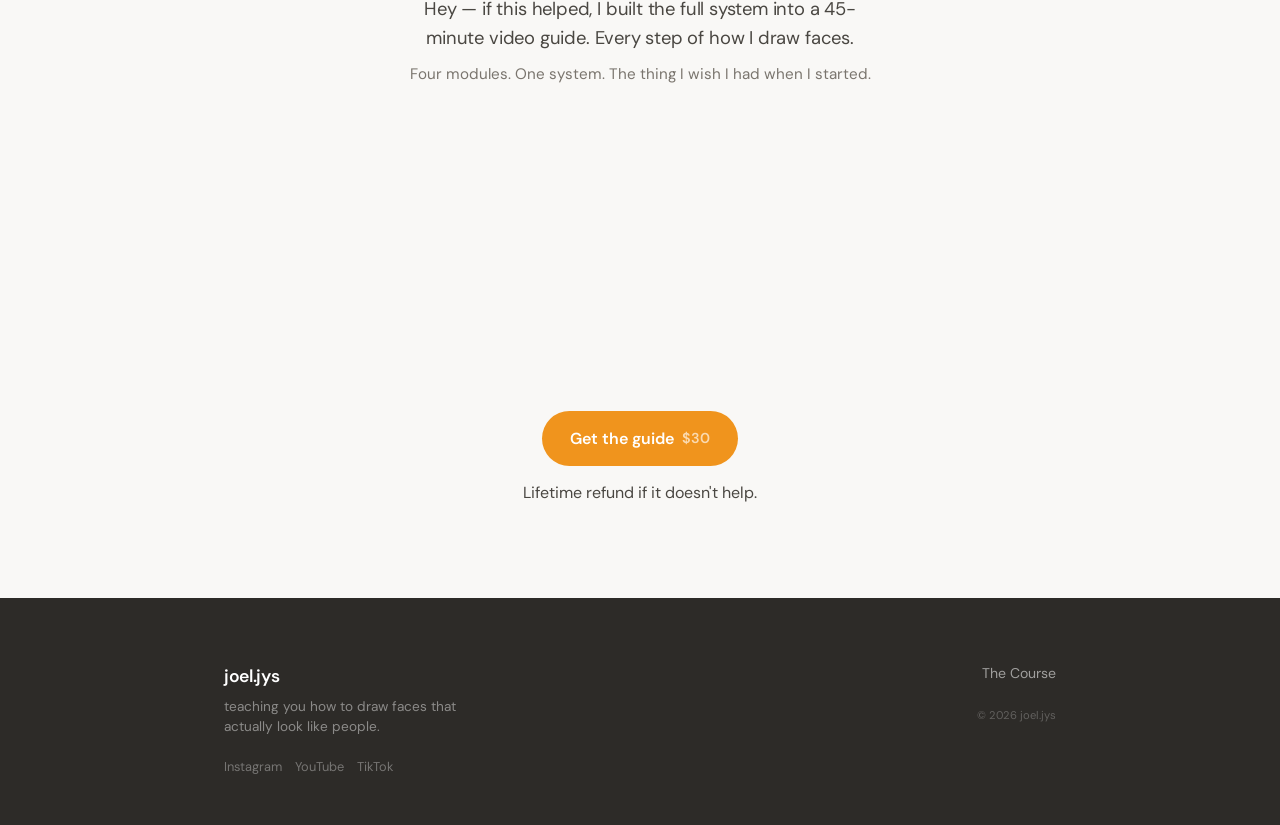
==== commit 4e6160fe: "Update perspective-guide CTAs to point to course landing page" ====
--- a/perspective-guide/index.html
+++ b/perspective-guide/index.html
@@ -519,7 +519,7 @@
     <div class="nav-inner">
       <a href="/" class="brand">joel.jys</a>
       <div class="nav-links">
-        <a href="#waitlist" class="nav-link nav-link-accent">Waitlist</a>
+        <a href="#course" class="nav-link nav-link-accent">The Course</a>
       </div>
     </div>
   </nav>
@@ -705,32 +705,17 @@
     </div><!-- end page-wrapper -->
 
     <!-- ── CTA ── -->
-    <section class="cta-section" id="waitlist">
-      <h2>Hey — if this helped, I made a mini course walking through my full face drawing process. Every step.</h2>
-      <p style="font-size: 0.95rem; color: var(--mid); margin-top: -0.5rem; margin-bottom: 1.5rem;">It's not out yet, but I'm launching in a few days. I'll have early bird pricing for people on the waitlist — join and I'll email you when it's live.</p>
+    <section class="cta-section" id="course">
+      <h2>Hey — if this helped, I built the full system into a 45-minute video guide. Every step of how I draw faces.</h2>
+      <p style="font-size: 0.95rem; color: var(--mid); margin-top: -0.5rem; margin-bottom: 1.5rem;">Four modules. One system. The thing I wish I had when I started.</p>
 
       <div style="margin: 0 0 2rem;">
-        <iframe src="https://www.youtube.com/embed/fJEwE0bMt4Y?si=ItxbrLTbiFa2AALM" title="The Face Drawing Breakdown — teaser" frameborder="0" allow="accelerometer; autoplay; clipboard-write; encrypted-media; gyroscope; picture-in-picture; web-share" referrerpolicy="strict-origin-when-cross-origin" allowfullscreen style="width: 100%; aspect-ratio: 16/9; height: auto; border-radius: 8px;"></iframe>
-      </div>
-
-      <div style="max-width: 26rem; margin: 0 auto;">
-        <p style="font-size: 0.85rem; color: var(--mid); margin-bottom: 0.75rem;"><a href="/" style="color: var(--fg); text-decoration: underline; text-underline-offset: 3px;">See what's inside →</a></p>
-        <script src="https://f.convertkit.com/ckjs/ck.5.js"></script>
-        <form action="https://app.kit.com/forms/9242110/subscriptions" class="seva-form formkit-form" method="post" data-sv-form="9242110" data-uid="a7ae5dab92" data-format="inline" data-version="5" data-options="{&quot;settings&quot;:{&quot;after_subscribe&quot;:{&quot;action&quot;:&quot;redirect&quot;,&quot;redirect_url&quot;:&quot;https://joeljys.com/thank-you&quot;}},&quot;version&quot;:&quot;5&quot;}">
-          <div data-style="clean">
-            <ul class="formkit-alert formkit-alert-error" data-element="errors" data-group="alert"></ul>
-            <div data-element="fields" data-stacked="false" class="seva-fields formkit-fields">
-              <div class="formkit-field">
-                <input class="formkit-input" name="email_address" aria-label="Email Address" placeholder="Email Address" required type="email" style="color: rgb(0,0,0); border-color: rgb(227,227,227); border-radius: 4px; font-weight: 400;">
-              </div>
-              <button data-element="submit" class="formkit-submit" style="color: #fff; background-color: var(--accent); border-radius: 4px; font-weight: 600;">
-                <div class="formkit-spinner"><div></div><div></div><div></div></div>
-                <span>Save my spot</span>
-              </button>
-            </div>
-          </div>
-        </form>
-        <p class="cta-micro" style="margin-top: 0.6rem;">Just your email. Unsubscribe anytime.</p>
+        <iframe src="https://www.youtube.com/embed/fJEwE0bMt4Y?si=ItxbrLTbiFa2AALM" title="The Face Drawing System — preview" frameborder="0" allow="accelerometer; autoplay; clipboard-write; encrypted-media; gyroscope; picture-in-picture; web-share" referrerpolicy="strict-origin-when-cross-origin" allowfullscreen style="width: 100%; aspect-ratio: 16/9; height: auto; border-radius: 8px;"></iframe>
+      </div>
+
+      <div style="max-width: 26rem; margin: 0 auto; text-align: center;">
+        <a href="/" style="display: inline-flex; align-items: center; gap: 0.5rem; background: var(--accent); color: #fff; padding: 0.95rem 1.75rem; border-radius: 999px; text-decoration: none; font-weight: 600; font-size: 1rem; transition: background 0.15s ease;">Get the guide <span style="opacity: 0.65; font-size: 0.9rem;">$30</span></a>
+        <p class="cta-micro" style="margin-top: 0.85rem;">Lifetime refund if it doesn't help.</p>
       </div>
 
     </section>
@@ -750,7 +735,7 @@
       </div>
       <div>
         <nav class="footer-nav">
-          <a href="/">Course Waitlist</a>
+          <a href="/">The Course</a>
         </nav>
         <p class="footer-copy">© 2026 joel.jys</p>
       </div>
